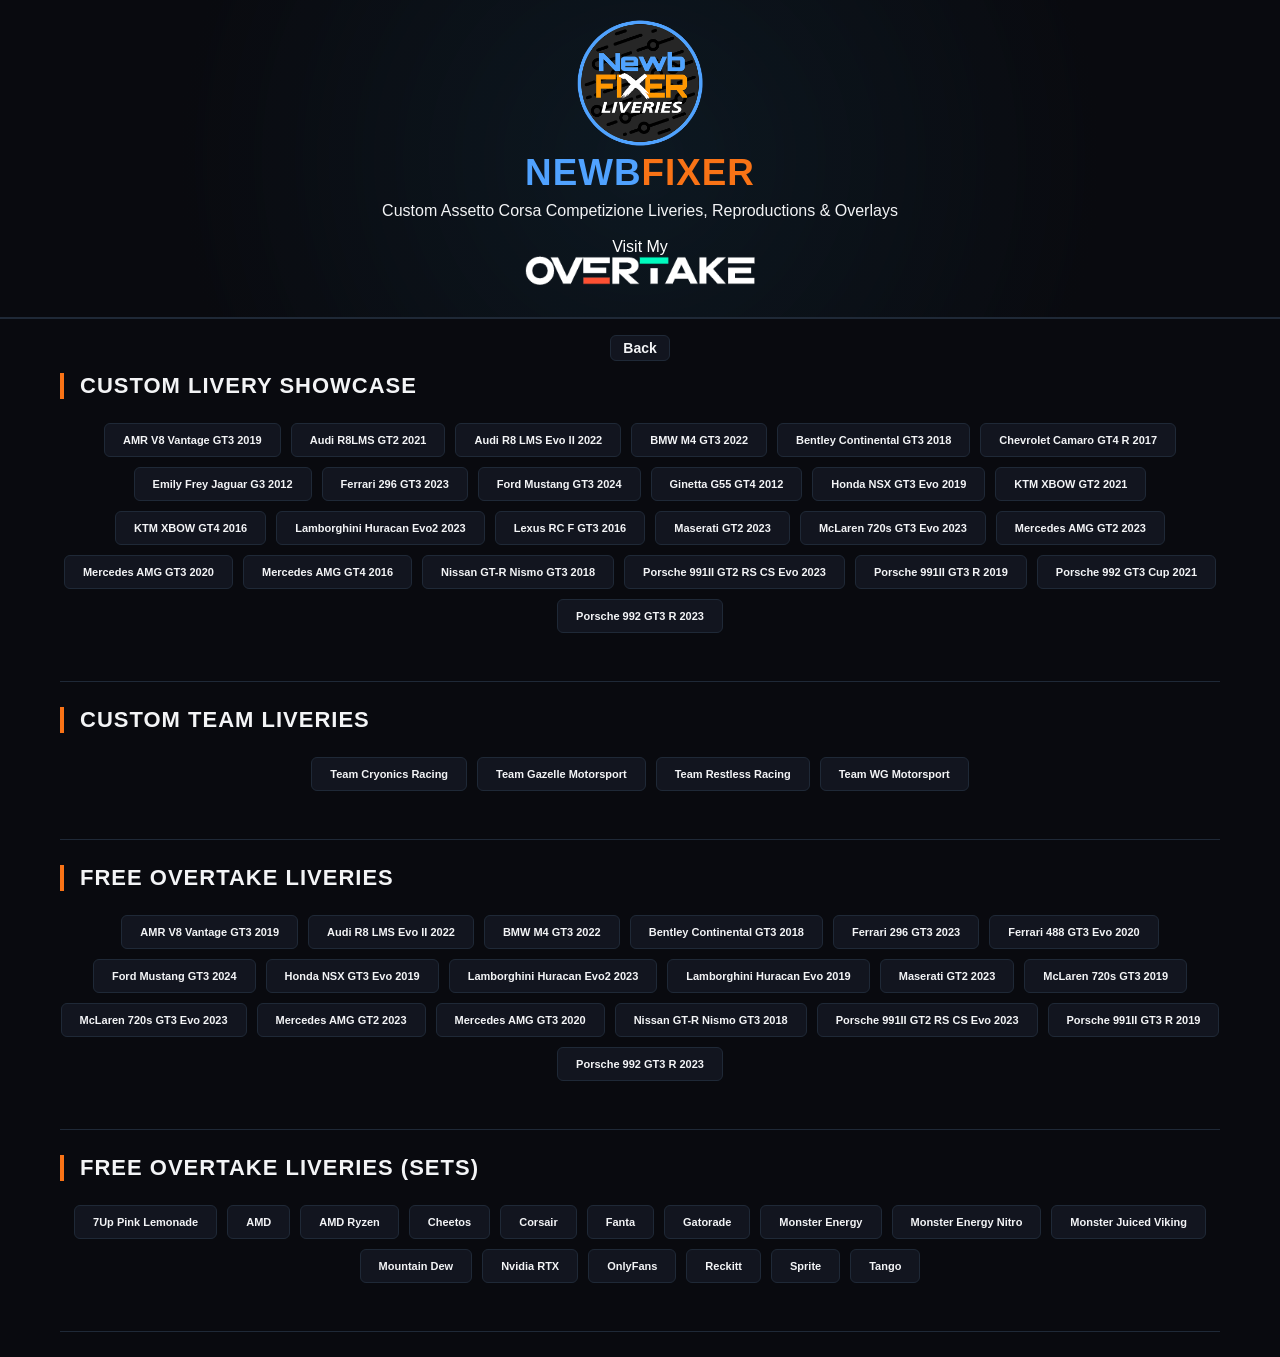
==== gallery.html @ a358f7b2 "Add files via upload" ====
<!DOCTYPE html>
<html lang="en">
<head>
<meta charset="UTF-8">
<meta name="viewport" content="width=device-width, initial-scale=1.0">
<title>NewbFixer ACC Livery Gallery</title>
<link rel="icon" type="image/x-icon" href="images/favicon.ico">
<style>
:root {
    --accent-blue: #50a2ff;
    --accent-orange: #f97316;
    --bg-dark: #090a0f;
    --bg-card: #12151f;
    --text-main: #f3f4f6;
    --text-muted: #9ca3af;
    --border-color: #1f2937;
}

* {
            box-sizing: border-box;
            margin: 0;
            padding: 0;
            font-family: 'Segoe UI', Roboto, Helvetica, Arial, sans-serif;
        }

body {
    font-family: 'Segoe UI', Roboto, Helvetica, Arial, sans-serif;
    background: var(--bg-dark);
    color: var(--text-main);
    margin: 0;
    padding: 0px 0p 0px 0px;
}
.container {
            max-width: 1200px;
            margin: 0 auto;
            padding: 0px 20px 0px 20px;
        }
        

h1 {
    text-align: center;
    text-transform: uppercase;
    letter-spacing: 2px;
    margin-bottom: 10px;
    color: #fff;
    
}
h2 {
            font-size: 22px;
            margin-bottom: 1.5rem;
            text-transform: uppercase;
            letter-spacing: 1px;
            border-left: 4px solid var(--accent-orange);
            padding-left: 1rem;
        }
/* Button Controls Container */
.controls {
    display: flex;
    flex-wrap: wrap;
    justify-content: center;
    gap: 10px;
    margin-bottom: 30px;
    max-width: 1200px;
    margin-left: auto;
    margin-right: auto;
}

/* Vehicle Folder Buttons */
.folder-btn {
    background-color: var(--bg-card);
    color: var(--text-main);
    border: 1px solid var(--border-color);
    padding: 10px 18px;
    font-size: 11px;
    font-weight: 600;
    border-radius: 6px;
    cursor: pointer;
    transition: all 0.2s ease;
}

.folder-btn:hover {
    border-color: var(--accent-orange);
    transform: translateY(-2px);
}

.folder-btn.active {
    background-color: var(--accent-orange);
    color: #fff;
    border-color: var(--accent-orange);
    box-shadow: 0 0 15px rgba(249, 115, 22, 0.4);
}

.gallery-container {
    max-width: 1200px;
    margin: 0 auto;
}

.folder-title {
    text-align: center;
    margin: 20px 0;
    font-size: 24px;
    text-transform: uppercase;
    letter-spacing: 1px;
    color: var(--accent-blue);
}

.gallery {
    display: grid;
    grid-template-columns: repeat(auto-fill, minmax(350px, 1fr));
    gap: 16px;
}

.gallery img {
    width: 100%;
    height: 220px;
    object-fit: cover;
    border-radius: 8px;
    border: 1px solid var(--border-color);
    cursor: pointer;
    transition: transform 0.2s ease, border-color 0.2s ease;
}

.gallery img:hover {
    transform: scale(1.02);
    border-color: var(--accent-blue);
}

/* Fullscreen image viewer with left/right slide feel */
#lightbox {
    display: none;
    position: fixed;
    inset: 0;
    background: rgba(9, 10, 15, 0.95);
    z-index: 9999;
    justify-content: center;
    align-items: center;
}

#lightboxContent {
    text-align: center;
    position: relative;
    max-width: 95vw;
    max-height: 90vh;
}

#lightboxImg {
    max-width: 90vw;
    max-height: 82vh;
    object-fit: contain;
    border-radius: 6px;
    box-shadow: 0 10px 30px rgba(0,0,0,0.8);
    transition: transform 0.2s ease, opacity 0.25s ease;
}

#imageCounter {
    color: var(--text-muted);
    font-size: 16px;
    margin-bottom: 12px;
    font-weight: 600;
    letter-spacing: 1px;
}

.nav-btn {
    position: absolute;
    top: 50%;
    transform: translateY(-50%);
    background: rgba(255, 255, 255, 0.08);
    color: white;
    border: 1px solid var(--border-color);
    font-size: 35px;
    padding: 15px 20px;
    cursor: pointer;
    user-select: none;
    border-radius: 8px;
    transition: background 0.2s, border-color 0.2s;
}

.nav-btn:hover {
    background: var(--accent-orange);
    border-color: var(--accent-orange);
}

#prevBtn {
    left: 30px;
}

#nextBtn {
    right: 30px;
}

header h1 {
            font-size: 2.3rem;
            text-transform: uppercase;
            letter-spacing: 1px;
            margin-bottom: 0.5rem;
            color: #fff;
        }

      header h1 span.newb { color: var(--accent-blue); }
        header h1 span.fixer { color: var(--accent-orange); }
        a{color:#ffffff;
        	text-decoration:none;}
        	
           hr {
				    display: block;
				    height: 1px;
				    border: 0;
				    border-top: 1px solid #1f2937;
				    margin: 0px 0px 25px 0px;
				    padding: 0;
			}

       header {
            background: radial-gradient(circle at center, rgba(56, 189, 248, 0.08) 0%, rgba(9, 10, 15, 1) 70%), var(--bg-dark);
            border-bottom: 2px solid var(--border-color);
            padding: 0px 0px 10px 0px;
            text-align: center;
            margin-bottom:16px;
        }

        .logo-container {
            margin-bottom: 1.5rem;
        }
         /* Navigation / Back Button */
        .nav-back {
            display: inline-block;
            background-color: var(--bg-card);
            color: var(--text-main);
            border: 1px solid var(--border-color);
            padding: 4px 12px;
            font-size: 14px;
            font-weight: 600;
            border-radius: 6px;
            cursor: pointer;
            transition: all 0.2s ease;
            margin-bottom: 12px;
        }

        .nav-back:hover {
            border-color: var(--accent-orange);
            transform: translateY(-2px);
        }
</style>
</head>
<body>
	
	<script src="team.js"></script>
	<script src="sets.js"></script>
	<script src="custom.js"></script>
	<script src="overtake.js"></script>
	
	<header>
        <div><br>
           <a href="index.html"><img src="images/NewbieFixer.orbitron.2024.png" alt="NewbFixer Liveries Logo" width="130"></a>
        </div>
				<h1><span class="newb">Newb</span><span class="fixer">Fixer</span></h1>
				<p>Custom Assetto Corsa Competizione Liveries, Reproductions &amp; Overlays</p><br>
        <a href="https://www.overtake.gg/downloads/authors/newbfixer.2818380/" target="_blank">
        Visit My<br><img src="images/overtake.png" alt="overtake Logo" width="230"></a><br><br>
         </header>
<div class="container">
    <div style="text-align:center; padding:0px 0px 0px 0px;"><a href="index.html" class="nav-back">Back</a></div>
    



<!-- Vehicle Button Controls replacing dropdown -->
<h2>Custom Livery Showcase</h2>
<div class="controls" id="folderButtonsContainer"></div>
<div class="folder-title" id="folderTitle"></div>
<div class="gallery" id="gallerycustom"></div><br>
<hr>
<h2>Custom Team Liveries</h2>
<div class="controls" id="folderButtonsContainer3"></div>
<div class="folder-title" id="folderTitle3"></div>
<div class="gallery" id="galleryteam"></div><br>
<hr>
<h2>Free Overtake Liveries</h2>
<div class="controls" id="folderButtonsContainer4"></div>
<div class="folder-title" id="folderTitle4"></div>
<div class="gallery" id="galleryovertake"></div><br>
<hr>
<h2>Free Overtake Liveries (Sets)</h2>
<div class="controls" id="folderButtonsContainer2"></div>
<div class="folder-title" id="folderTitle2"></div>
<div class="gallery" id="gallerysets"></div><br>
<hr>

<!-- <h2>Team Custom Liveries</h2>
<div class="controls" id="setsButtonsContainer"></div>
<div class="gallery" id="galleryteam"></div>

<h2>Free Overtake Liveries</h2>
<div class="controls" id="setsButtonsContainer"></div>
<div class="gallery" id="galleryovertake"></div>

<div class="gallery-container">
    <div class="folder-title" id="folderTitle">Select a vehicle above</div>
    
</div> -->

<!-- Fullscreen image viewer -->
<div id="lightbox">
    <button id="prevBtn" class="nav-btn">&#10094;</button>
    <div id="lightboxContent">
        <div id="imageCounter"></div>
        <img id="lightboxImg" src="" alt="">
    </div>
    <button id="nextBtn" class="nav-btn">&#10095;</button>
</div>


<script>

        
const buttonContainer = document.getElementById("folderButtonsContainer");
const buttonContainer2 = document.getElementById("folderButtonsContainer2");
const buttonContainer3 = document.getElementById("folderButtonsContainer3");
const buttonContainer4 = document.getElementById("folderButtonsContainer4");
const setsContainer = document.getElementById("setsButtonsContainer");
const galleryovertake = document.getElementById("galleryovertake");
const gallerysets = document.getElementById("gallerysets");
const galleryteam = document.getElementById("galleryteam");
const gallerycustom = document.getElementById("gallerycustom");
const title = document.getElementById("folderTitle");
const title2 = document.getElementById("folderTitle2");
const title3 = document.getElementById("folderTitle3");
const title4 = document.getElementById("folderTitle4");

const lightbox = document.getElementById("lightbox");
const lightboxImg = document.getElementById("lightboxImg");
const imageCounter = document.getElementById("imageCounter");
const prevBtn = document.getElementById("prevBtn");
const nextBtn = document.getElementById("nextBtn");

let currentImages = [];
let currentIndex = 0;
let zoomLevel = 1;

function showImage(index, direction = 0) {
    currentIndex = index;
    
    // Simple transition effect when sliding left/right
    lightboxImg.style.opacity = 0;
    setTimeout(() => {
        lightboxImg.src = currentImages[index];
        imageCounter.textContent = `${index + 1} / ${currentImages.length}`;
        zoomLevel = 1;
        lightboxImg.style.transform = "scale(1)";
        lightboxImg.style.opacity = 1;
    }, 150);
}

function openLightbox(index) {
    lightbox.style.display = "flex";
    showImage(index);
}

function nextImage() {
    currentIndex = (currentIndex + 1) % currentImages.length;
    showImage(currentIndex, 1);
}

function prevImage() {
    currentIndex--;
    if (currentIndex < 0) currentIndex = currentImages.length - 1;
    showImage(currentIndex, -1);
}

// Generate folder buttons dynamically
Object.keys(customData).sort().forEach(folder => {
    const btn = document.createElement("button");
    btn.className = "folder-btn";
    btn.textContent = folder.replaceAll("_", " ");
    
    btn.addEventListener("click", () => {
        // Update active class on buttons
        document.querySelectorAll(".folder-btn").forEach(b => b.classList.remove("active"));
        btn.classList.add("active");

        gallerycustom.innerHTML = "";
        title.textContent = folder.replaceAll("_", " ");
        currentImages = [];

        customData[folder].forEach((file, index) => {
            const img = document.createElement("img");
            // Points to the liveries folder path
            img.src = `liveries/${folder}/${file}`;
            img.loading = "lazy";

            currentImages.push(img.src);

            img.addEventListener("click", () => {
                openLightbox(index);
            });

            gallerycustom.appendChild(img);
        });
    });

    buttonContainer.appendChild(btn);
});
// Generate folder buttons dynamically
Object.keys(setsData).sort().forEach(folder => {
    const btn = document.createElement("button");
    btn.className = "folder-btn";
    btn.textContent = folder.replaceAll("_", " ");
    
    btn.addEventListener("click", () => {
        // Update active class on buttons
        document.querySelectorAll(".folder-btn").forEach(b => b.classList.remove("active"));
        btn.classList.add("active");

        gallerysets.innerHTML = "";
        title2.textContent = folder.replaceAll("_", " ");
        currentImages = [];

        setsData[folder].forEach((file, index) => {
            const img = document.createElement("img");
            // Points to the liveries folder path
            img.src = `liveries/${folder}/${file}`;
            img.loading = "lazy";

            currentImages.push(img.src);

            img.addEventListener("click", () => {
                openLightbox(index);
            });

            gallerysets.appendChild(img);
        });
    });

    buttonContainer2.appendChild(btn);
});
// Generate folder buttons dynamically
Object.keys(teamData).sort().forEach(folder => {
    const btn = document.createElement("button");
    btn.className = "folder-btn";
    btn.textContent = folder.replaceAll("_", " ");
    
    btn.addEventListener("click", () => {
        // Update active class on buttons
        document.querySelectorAll(".folder-btn").forEach(b => b.classList.remove("active"));
        btn.classList.add("active");

        galleryteam.innerHTML = "";
        title3.textContent = folder.replaceAll("_", " ");
        currentImages = [];

        teamData[folder].forEach((file, index) => {
            const img = document.createElement("img");
            // Points to the liveries folder path
            img.src = `liveries/${folder}/${file}`;
            img.loading = "lazy";

            currentImages.push(img.src);

            img.addEventListener("click", () => {
                openLightbox(index);
            });

            galleryteam.appendChild(img);
        });
    });

    buttonContainer3.appendChild(btn);
});
// Generate folder buttons dynamically
Object.keys(overtakeData).sort().forEach(folder => {
    const btn = document.createElement("button");
    btn.className = "folder-btn";
    btn.textContent = folder.replaceAll("_", " ");
    
    btn.addEventListener("click", () => {
        // Update active class on buttons
        document.querySelectorAll(".folder-btn").forEach(b => b.classList.remove("active"));
        btn.classList.add("active");

        galleryovertake.innerHTML = "";
        title4.textContent = folder.replaceAll("_", " ");
        currentImages = [];

        overtakeData[folder].forEach((file, index) => {
            const img = document.createElement("img");
            // Points to the liveries folder path
            img.src = `liveries/${folder}/${file}`;
            img.loading = "lazy";

            currentImages.push(img.src);

            img.addEventListener("click", () => {
                openLightbox(index);
            });

            galleryovertake.appendChild(img);
        });
    });

    buttonContainer4.appendChild(btn);
});


prevBtn.addEventListener("click", (e) => {
    e.stopPropagation();
    prevImage();
});

nextBtn.addEventListener("click", (e) => {
    e.stopPropagation();
    nextImage();
});

lightbox.addEventListener("click", (e) => {
    if (e.target === lightbox) {
        lightbox.style.display = "none";
        zoomLevel = 1;
        lightboxImg.style.transform = "scale(1)";
    }
});

document.addEventListener("keydown", (e) => {
    if (lightbox.style.display !== "flex") return;

    if (e.key === "ArrowRight") nextImage();
    if (e.key === "ArrowLeft") prevImage();
    if (e.key === "Escape") lightbox.style.display = "none";
});

lightboxImg.addEventListener("wheel", (e) => {
    e.preventDefault();

    if (e.deltaY < 0) {
        zoomLevel += 0.1;
    } else {
        zoomLevel -= 0.1;
    }

    zoomLevel = Math.max(0.5, Math.min(5, zoomLevel));
    lightboxImg.style.transform = `scale(${zoomLevel})`;
}, { passive: false });
</script>
</div>
</body>
</html>
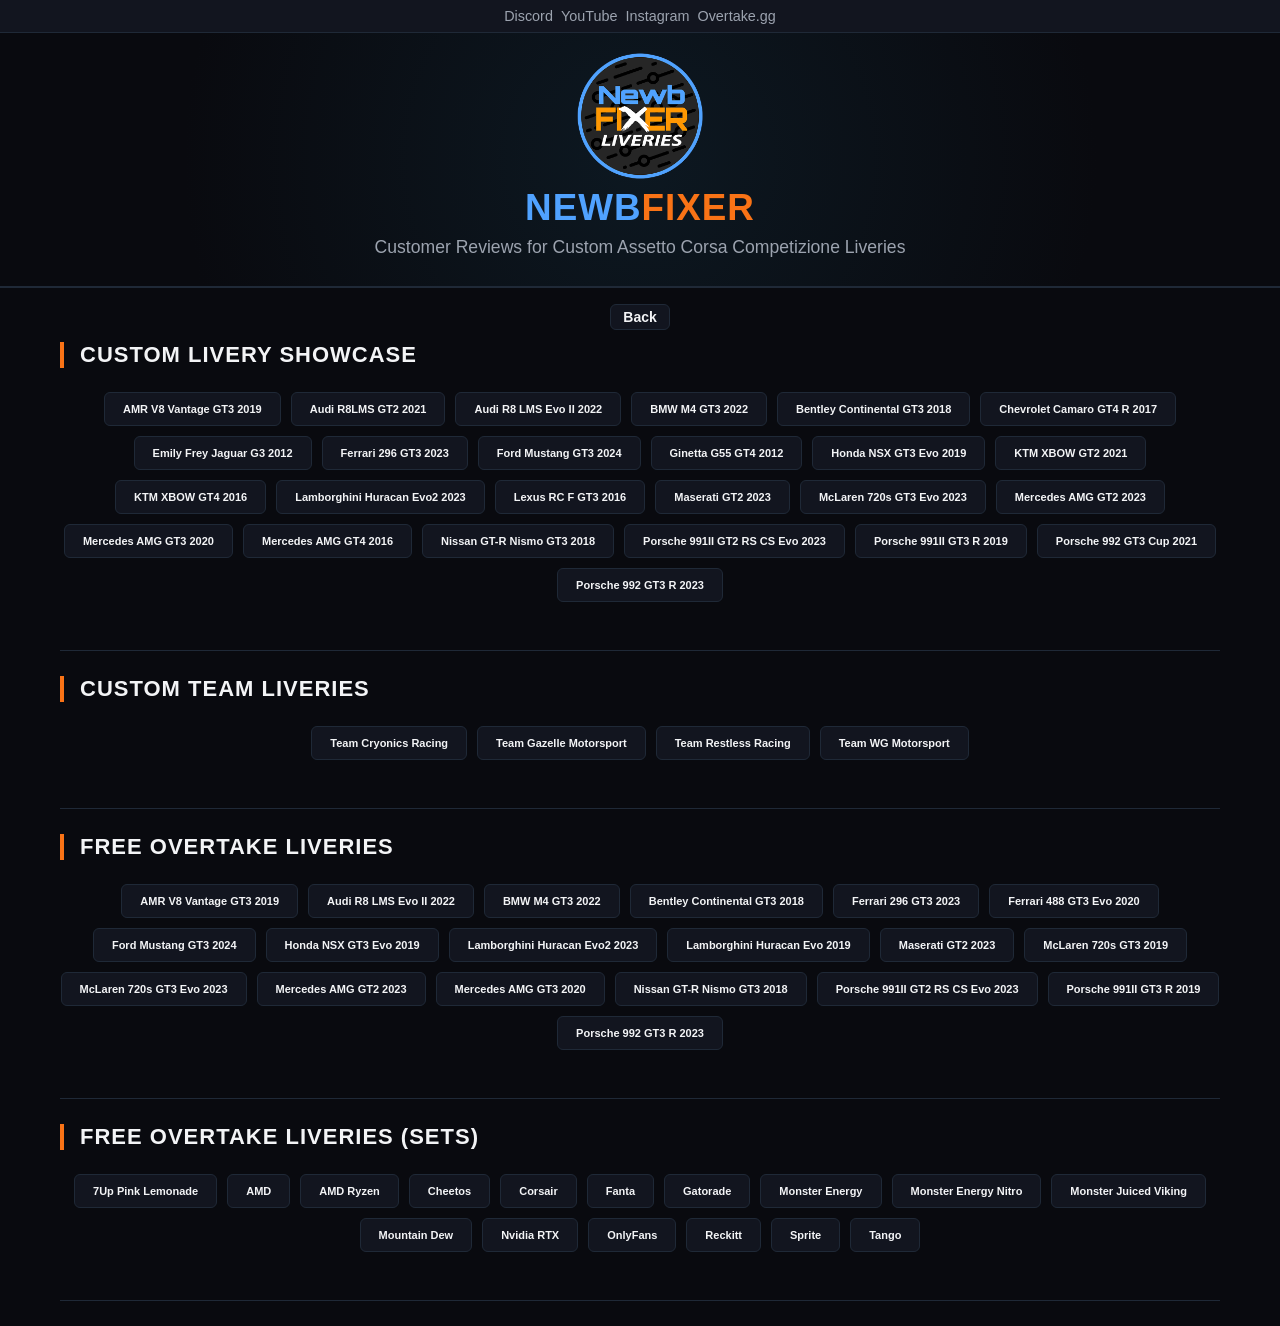
==== commit 53d72943: "Add files via upload" ====
--- a/gallery.html
+++ b/gallery.html
@@ -53,6 +53,36 @@
             border-left: 4px solid var(--accent-orange);
             padding-left: 1rem;
         }
+        
+        /* Top Social Bar */
+        .top-social-bar {
+            background-color: var(--bg-card);
+            border-bottom: 1px solid var(--border-color);
+            padding: 0.5rem 1.5rem;
+            display: flex;
+            justify-content: flex-end;
+            align-items: center;
+            gap: 1.2rem;
+            font-size: 0.9rem;
+        }
+
+        .social-container a {
+            color: var(--text-muted);
+            transition: color 0.2s ease;
+            font-weight: 500;
+        }
+
+        .social-container a:hover {
+            color: var(--accent-orange);
+        }
+        
+        .social-container {
+            max-width: 1200px;
+            margin: 0 auto;
+            width:100%;
+            text-align:center;
+        }
+        
 /* Button Controls Container */
 .controls {
     display: flex;
@@ -217,9 +247,14 @@
             text-align: center;
             margin-bottom:16px;
         }
+        
+         header p {
+            color: var(--text-muted);
+            font-size: 1.1rem;
+        }
 
         .logo-container {
-            margin-bottom: 1.5rem;
+            margin-bottom: 2px;
         }
          /* Navigation / Back Button */
         .nav-back {
@@ -249,15 +284,24 @@
 	<script src="custom.js"></script>
 	<script src="overtake.js"></script>
 	
-	<header>
-        <div><br>
+	    <!-- Top Social Bar -->
+    <div class="top-social-bar">
+    	<div class="social-container">
+        <a href="https://discord.com/channels/990022798716063764/1106954552516821103" target="_blank">Discord</a>&nbsp;
+        <a href="https://www.youtube.com/@newbfixer" target="_blank">YouTube</a>&nbsp;
+        <a href="https://www.instagram.com/newbfixerliveries" target="_blank">Instagram</a>&nbsp;
+        <a href="https://www.overtake.gg/downloads/authors/newbfixer.2818380/" target="_blank">Overtake.gg</a>
+      </div>
+    </div>
+	
+    <header>
+        <div class="logo-container"><br>
            <a href="index.html"><img src="images/NewbieFixer.orbitron.2024.png" alt="NewbFixer Liveries Logo" width="130"></a>
         </div>
-				<h1><span class="newb">Newb</span><span class="fixer">Fixer</span></h1>
-				<p>Custom Assetto Corsa Competizione Liveries, Reproductions &amp; Overlays</p><br>
-        <a href="https://www.overtake.gg/downloads/authors/newbfixer.2818380/" target="_blank">
-        Visit My<br><img src="images/overtake.png" alt="overtake Logo" width="230"></a><br><br>
-         </header>
+<h1><span class="newb">Newb</span><span class="fixer">Fixer</span></h1>
+<p>Customer Reviews for Custom Assetto Corsa Competizione Liveries</p><br>
+    </header>
+    
 <div class="container">
     <div style="text-align:center; padding:0px 0px 0px 0px;"><a href="index.html" class="nav-back">Back</a></div>
     
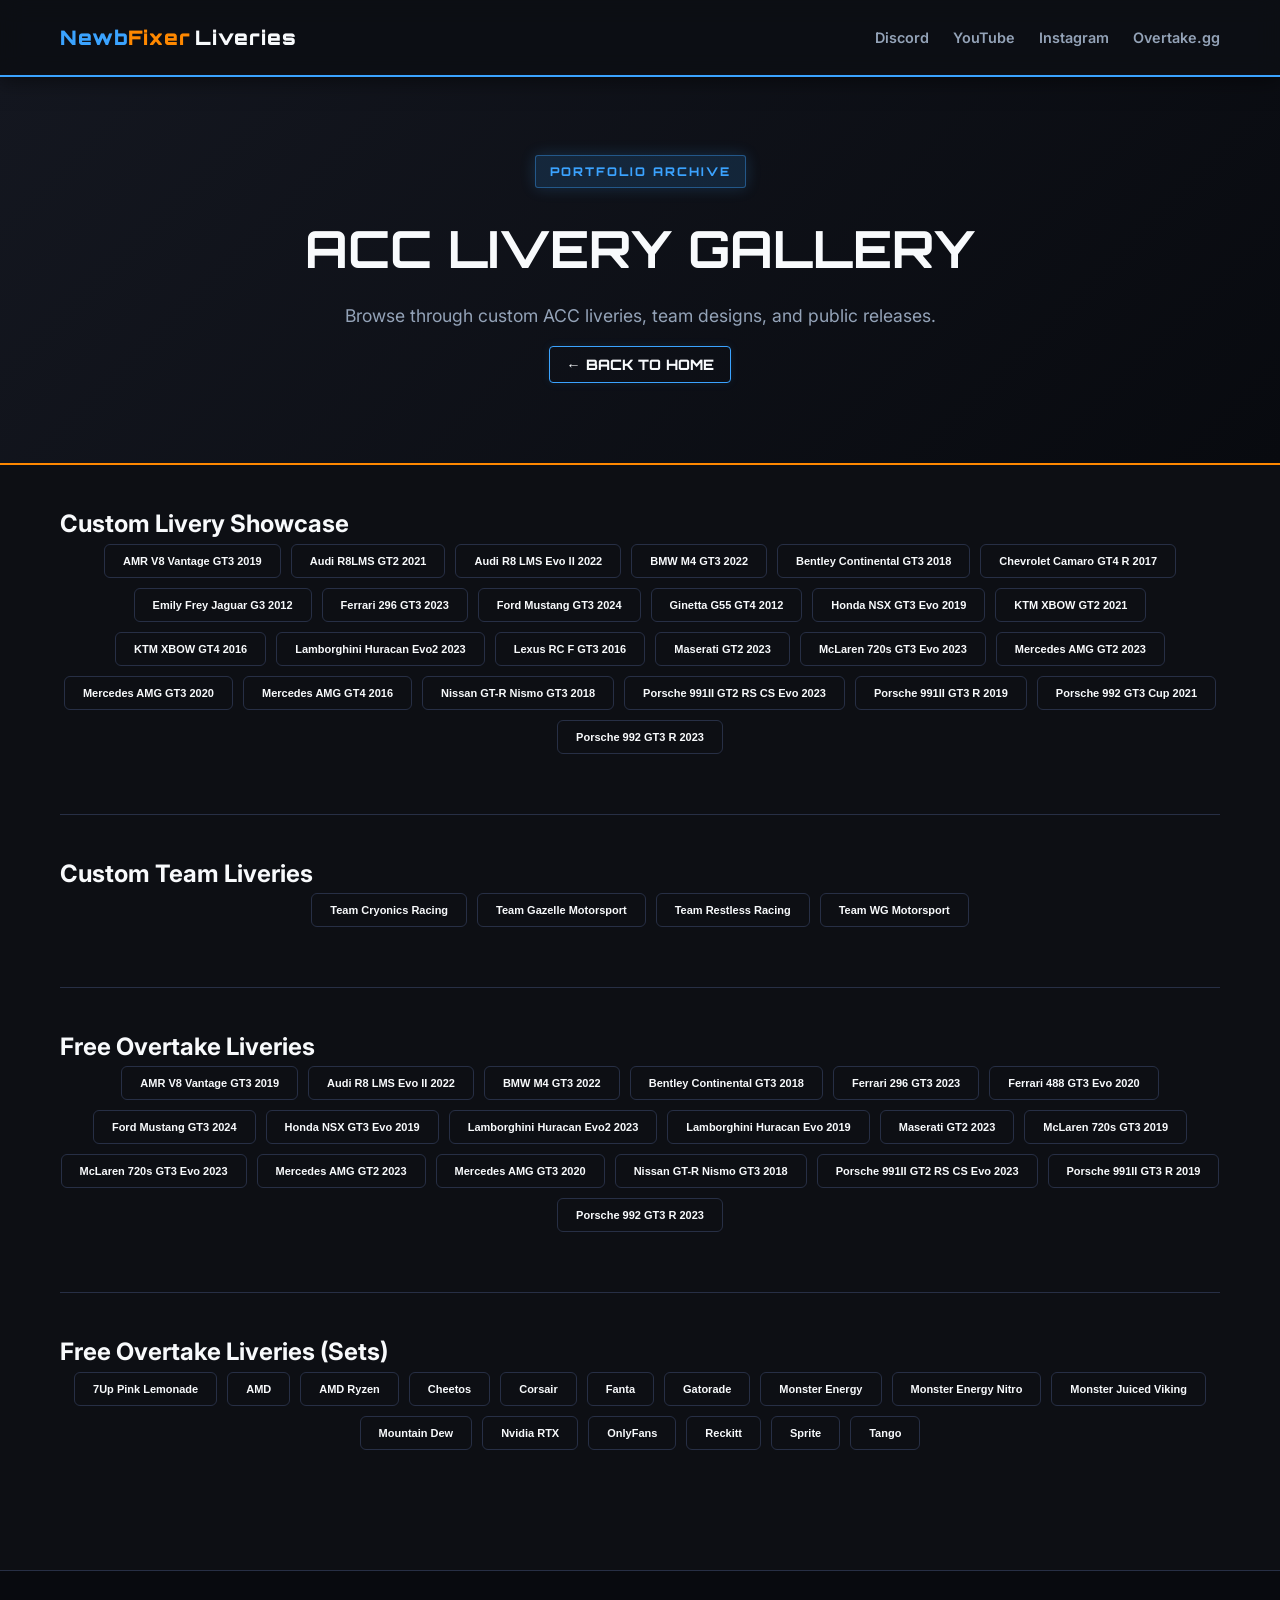
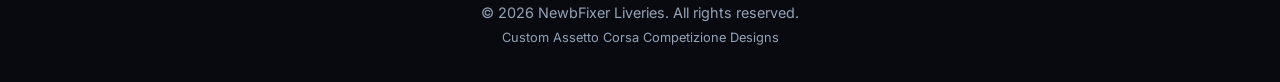
==== commit cd880766: "Add files via upload" ====
--- a/gallery.html
+++ b/gallery.html
@@ -5,97 +5,27 @@
 <meta name="viewport" content="width=device-width, initial-scale=1.0">
 <title>NewbFixer ACC Livery Gallery</title>
 <link rel="icon" type="image/x-icon" href="images/favicon.ico">
+<link rel="stylesheet" href="scripts/style.css">
+<link rel="preconnect" href="https://fonts.googleapis.com">
+<link rel="preconnect" href="https://fonts.gstatic.com" crossorigin>
+<link href="https://fonts.googleapis.com/css2?family=Orbitron:wght@600;800;900&family=Inter:wght@400;500;600;700&display=swap" rel="stylesheet">
 <style>
-:root {
-    --accent-blue: #50a2ff;
-    --accent-orange: #f97316;
-    --bg-dark: #090a0f;
-    --bg-card: #12151f;
-    --text-main: #f3f4f6;
-    --text-muted: #9ca3af;
-    --border-color: #1f2937;
-}
-
-* {
-            box-sizing: border-box;
-            margin: 0;
-            padding: 0;
-            font-family: 'Segoe UI', Roboto, Helvetica, Arial, sans-serif;
-        }
-
-body {
-    font-family: 'Segoe UI', Roboto, Helvetica, Arial, sans-serif;
-    background: var(--bg-dark);
-    color: var(--text-main);
-    margin: 0;
-    padding: 0px 0p 0px 0px;
-}
-.container {
-            max-width: 1200px;
-            margin: 0 auto;
-            padding: 0px 20px 0px 20px;
-        }
-        
-
-h1 {
-    text-align: center;
-    text-transform: uppercase;
-    letter-spacing: 2px;
-    margin-bottom: 10px;
-    color: #fff;
-    
-}
-h2 {
-            font-size: 22px;
-            margin-bottom: 1.5rem;
-            text-transform: uppercase;
-            letter-spacing: 1px;
-            border-left: 4px solid var(--accent-orange);
-            padding-left: 1rem;
-        }
-        
-        /* Top Social Bar */
-        .top-social-bar {
-            background-color: var(--bg-card);
-            border-bottom: 1px solid var(--border-color);
-            padding: 0.5rem 1.5rem;
-            display: flex;
-            justify-content: flex-end;
-            align-items: center;
-            gap: 1.2rem;
-            font-size: 0.9rem;
-        }
-
-        .social-container a {
-            color: var(--text-muted);
-            transition: color 0.2s ease;
-            font-weight: 500;
-        }
-
-        .social-container a:hover {
-            color: var(--accent-orange);
-        }
-        
-        .social-container {
-            max-width: 1200px;
-            margin: 0 auto;
-            width:100%;
-            text-align:center;
-        }
-        
-/* Button Controls Container */
+/* Additional Gallery Specific Styles matching style4.css variables */
+.gallery-section-wrapper {
+    margin-bottom: 40px;
+}
+
 .controls {
     display: flex;
     flex-wrap: wrap;
     justify-content: center;
     gap: 10px;
-    margin-bottom: 30px;
+    margin-bottom: 20px;
     max-width: 1200px;
     margin-left: auto;
     margin-right: auto;
 }
 
-/* Vehicle Folder Buttons */
 .folder-btn {
     background-color: var(--bg-card);
     color: var(--text-main);
@@ -120,18 +50,14 @@
     box-shadow: 0 0 15px rgba(249, 115, 22, 0.4);
 }
 
-.gallery-container {
-    max-width: 1200px;
-    margin: 0 auto;
-}
-
 .folder-title {
     text-align: center;
-    margin: 20px 0;
-    font-size: 24px;
+    margin: 15px 0;
+    font-size: 20px;
     text-transform: uppercase;
     letter-spacing: 1px;
     color: var(--accent-blue);
+    font-family: var(--font-heading);
 }
 
 .gallery {
@@ -155,7 +81,6 @@
     border-color: var(--accent-blue);
 }
 
-/* Fullscreen image viewer with left/right slide feel */
 #lightbox {
     display: none;
     position: fixed;
@@ -217,131 +142,80 @@
 #nextBtn {
     right: 30px;
 }
-
-header h1 {
-            font-size: 2.3rem;
-            text-transform: uppercase;
-            letter-spacing: 1px;
-            margin-bottom: 0.5rem;
-            color: #fff;
-        }
-
-      header h1 span.newb { color: var(--accent-blue); }
-        header h1 span.fixer { color: var(--accent-orange); }
-        a{color:#ffffff;
-        	text-decoration:none;}
-        	
-           hr {
-				    display: block;
-				    height: 1px;
-				    border: 0;
-				    border-top: 1px solid #1f2937;
-				    margin: 0px 0px 25px 0px;
-				    padding: 0;
-			}
-
-       header {
-            background: radial-gradient(circle at center, rgba(56, 189, 248, 0.08) 0%, rgba(9, 10, 15, 1) 70%), var(--bg-dark);
-            border-bottom: 2px solid var(--border-color);
-            padding: 0px 0px 10px 0px;
-            text-align: center;
-            margin-bottom:16px;
-        }
-        
-         header p {
-            color: var(--text-muted);
-            font-size: 1.1rem;
-        }
-
-        .logo-container {
-            margin-bottom: 2px;
-        }
-         /* Navigation / Back Button */
-        .nav-back {
-            display: inline-block;
-            background-color: var(--bg-card);
-            color: var(--text-main);
-            border: 1px solid var(--border-color);
-            padding: 4px 12px;
-            font-size: 14px;
-            font-weight: 600;
-            border-radius: 6px;
-            cursor: pointer;
-            transition: all 0.2s ease;
-            margin-bottom: 12px;
-        }
-
-        .nav-back:hover {
-            border-color: var(--accent-orange);
-            transform: translateY(-2px);
-        }
 </style>
 </head>
 <body>
 	
-	<script src="team.js"></script>
-	<script src="sets.js"></script>
-	<script src="custom.js"></script>
-	<script src="overtake.js"></script>
+	<script src="scripts/team.js"></script>
+	<script src="scripts/sets.js"></script>
+	<script src="scripts/custom.js"></script>
+	<script src="scripts/overtake.js"></script>
 	
-	    <!-- Top Social Bar -->
-    <div class="top-social-bar">
-    	<div class="social-container">
-        <a href="https://discord.com/channels/990022798716063764/1106954552516821103" target="_blank">Discord</a>&nbsp;
-        <a href="https://www.youtube.com/@newbfixer" target="_blank">YouTube</a>&nbsp;
-        <a href="https://www.instagram.com/newbfixerliveries" target="_blank">Instagram</a>&nbsp;
-        <a href="https://www.overtake.gg/downloads/authors/newbfixer.2818380/" target="_blank">Overtake.gg</a>
-      </div>
-    </div>
-	
-    <header>
-        <div class="logo-container"><br>
-           <a href="index.html"><img src="images/NewbieFixer.orbitron.2024.png" alt="NewbFixer Liveries Logo" width="130"></a>
+    <header class="header">
+        <div class="container nav-container">
+            <div class="logo-area">
+                <a href="index.html"> <span class="logo-text-blue">Newb</span><span class="logo-text-orange">Fixer</span> <span class="logo-text-white">Liveries</span></a>
+            </div>
+            <nav class="social-nav">
+                <!-- <a href="index.html" class="nav-link">Home</a> -->
+                <a href="https://discord.com/channels/990022798716063764/1106954552516821103" target="_blank" class="nav-link">Discord</a>
+                <a href="https://www.youtube.com/@newbfixer" target="_blank" class="nav-link">YouTube</a>
+                <a href="https://www.instagram.com/newbfixerliveries" target="_blank" class="nav-link">Instagram</a>
+                <a href="https://overtake.gg/downloads/authors/newbfixer.2818380/" target="_blank" class="nav-link">Overtake.gg</a>
+            </nav>
         </div>
-<h1><span class="newb">Newb</span><span class="fixer">Fixer</span></h1>
-<p>Customer Reviews for Custom Assetto Corsa Competizione Liveries</p><br>
     </header>
+
+    <section class="section" style="margin-top: 75px; background: linear-gradient(135deg, #141720 0%, #080a0f 100%); border-bottom: 2px solid var(--accent-orange);">
+        <div class="container center">
+            <div class="badge">PORTFOLIO ARCHIVE</div>
+            <h1 style="font-family: var(--font-heading); font-size: clamp(2.2rem, 4vw, 3.5rem); text-transform: uppercase; margin-bottom: 12px;">ACC Livery Gallery</h1>
+            <p style="color: var(--text-muted); font-size: 1.1rem; max-width: 600px; margin: 0 auto 16px;">Browse through custom ACC liveries, team designs, and public releases.</p>
+            <div><a href="index.html" class="btn btn-secondary" style="padding: 6px 16px; font-size: 0.9rem;">&larr; Back to Home</a></div>
+        </div>
+    </section>
     
-<div class="container">
-    <div style="text-align:center; padding:0px 0px 0px 0px;"><a href="index.html" class="nav-back">Back</a></div>
+<div class="container" style="padding-top: 40px; padding-bottom: 60px;">
+
+    <!-- Custom Livery Showcase -->
+    <div class="gallery-section-wrapper">
+        <h2>Custom Livery Showcase</h2>
+        <div class="controls" id="folderButtonsContainer"></div>
+        <div class="folder-title" id="folderTitle"></div>
+        <div class="gallery" id="gallerycustom"></div>
+    </div>
     
-
-
-
-<!-- Vehicle Button Controls replacing dropdown -->
-<h2>Custom Livery Showcase</h2>
-<div class="controls" id="folderButtonsContainer"></div>
-<div class="folder-title" id="folderTitle"></div>
-<div class="gallery" id="gallerycustom"></div><br>
-<hr>
-<h2>Custom Team Liveries</h2>
-<div class="controls" id="folderButtonsContainer3"></div>
-<div class="folder-title" id="folderTitle3"></div>
-<div class="gallery" id="galleryteam"></div><br>
-<hr>
-<h2>Free Overtake Liveries</h2>
-<div class="controls" id="folderButtonsContainer4"></div>
-<div class="folder-title" id="folderTitle4"></div>
-<div class="gallery" id="galleryovertake"></div><br>
-<hr>
-<h2>Free Overtake Liveries (Sets)</h2>
-<div class="controls" id="folderButtonsContainer2"></div>
-<div class="folder-title" id="folderTitle2"></div>
-<div class="gallery" id="gallerysets"></div><br>
-<hr>
-
-<!-- <h2>Team Custom Liveries</h2>
-<div class="controls" id="setsButtonsContainer"></div>
-<div class="gallery" id="galleryteam"></div>
-
-<h2>Free Overtake Liveries</h2>
-<div class="controls" id="setsButtonsContainer"></div>
-<div class="gallery" id="galleryovertake"></div>
-
-<div class="gallery-container">
-    <div class="folder-title" id="folderTitle">Select a vehicle above</div>
+    <hr style="border: 0; border-top: 1px solid var(--border-color); margin: 40px 0;">
+
+    <!-- Custom Team Liveries -->
+    <div class="gallery-section-wrapper">
+        <h2>Custom Team Liveries</h2>
+        <div class="controls" id="folderButtonsContainer3"></div>
+        <div class="folder-title" id="folderTitle3"></div>
+        <div class="gallery" id="galleryteam"></div>
+    </div>
     
-</div> -->
+    <hr style="border: 0; border-top: 1px solid var(--border-color); margin: 40px 0;">
+
+    <!-- Free Overtake Liveries -->
+    <div class="gallery-section-wrapper">
+        <h2>Free Overtake Liveries</h2>
+        <div class="controls" id="folderButtonsContainer4"></div>
+        <div class="folder-title" id="folderTitle4"></div>
+        <div class="gallery" id="galleryovertake"></div>
+    </div>
+    
+    <hr style="border: 0; border-top: 1px solid var(--border-color); margin: 40px 0;">
+
+    <!-- Free Overtake Liveries (Sets) -->
+    <div class="gallery-section-wrapper">
+        <h2>Free Overtake Liveries (Sets)</h2>
+        <div class="controls" id="folderButtonsContainer2"></div>
+        <div class="folder-title" id="folderTitle2"></div>
+        <div class="gallery" id="gallerysets"></div>
+    </div>
+
+</div>
 
 <!-- Fullscreen image viewer -->
 <div id="lightbox">
@@ -353,15 +227,11 @@
     <button id="nextBtn" class="nav-btn">&#10095;</button>
 </div>
 
-
 <script>
-
-        
 const buttonContainer = document.getElementById("folderButtonsContainer");
 const buttonContainer2 = document.getElementById("folderButtonsContainer2");
 const buttonContainer3 = document.getElementById("folderButtonsContainer3");
 const buttonContainer4 = document.getElementById("folderButtonsContainer4");
-const setsContainer = document.getElementById("setsButtonsContainer");
 const galleryovertake = document.getElementById("galleryovertake");
 const gallerysets = document.getElementById("gallerysets");
 const galleryteam = document.getElementById("galleryteam");
@@ -383,8 +253,6 @@
 
 function showImage(index, direction = 0) {
     currentIndex = index;
-    
-    // Simple transition effect when sliding left/right
     lightboxImg.style.opacity = 0;
     setTimeout(() => {
         lightboxImg.src = currentImages[index];
@@ -411,149 +279,108 @@
     showImage(currentIndex, -1);
 }
 
-// Generate folder buttons dynamically
-Object.keys(customData).sort().forEach(folder => {
-    const btn = document.createElement("button");
-    btn.className = "folder-btn";
-    btn.textContent = folder.replaceAll("_", " ");
-    
-    btn.addEventListener("click", () => {
-        // Update active class on buttons
-        document.querySelectorAll(".folder-btn").forEach(b => b.classList.remove("active"));
-        btn.classList.add("active");
-
-        gallerycustom.innerHTML = "";
-        title.textContent = folder.replaceAll("_", " ");
-        currentImages = [];
-
-        customData[folder].forEach((file, index) => {
-            const img = document.createElement("img");
-            // Points to the liveries folder path
-            img.src = `liveries/${folder}/${file}`;
-            img.loading = "lazy";
-
-            currentImages.push(img.src);
-
-            img.addEventListener("click", () => {
-                openLightbox(index);
+// Generate custom buttons
+if (typeof customData !== 'undefined') {
+    Object.keys(customData).sort().forEach(folder => {
+        const btn = document.createElement("button");
+        btn.className = "folder-btn";
+        btn.textContent = folder.replaceAll("_", " ");
+        btn.addEventListener("click", () => {
+            buttonContainer.querySelectorAll(".folder-btn").forEach(b => b.classList.remove("active"));
+            btn.classList.add("active");
+            gallerycustom.innerHTML = "";
+            title.textContent = folder.replaceAll("_", " ");
+            currentImages = [];
+            customData[folder].forEach((file, index) => {
+                const img = document.createElement("img");
+                img.src = `liveries/${folder}/${file}`;
+                img.loading = "lazy";
+                currentImages.push(img.src);
+                img.addEventListener("click", () => openLightbox(index));
+                gallerycustom.appendChild(img);
             });
-
-            gallerycustom.appendChild(img);
         });
+        buttonContainer.appendChild(btn);
     });
-
-    buttonContainer.appendChild(btn);
-});
-// Generate folder buttons dynamically
-Object.keys(setsData).sort().forEach(folder => {
-    const btn = document.createElement("button");
-    btn.className = "folder-btn";
-    btn.textContent = folder.replaceAll("_", " ");
-    
-    btn.addEventListener("click", () => {
-        // Update active class on buttons
-        document.querySelectorAll(".folder-btn").forEach(b => b.classList.remove("active"));
-        btn.classList.add("active");
-
-        gallerysets.innerHTML = "";
-        title2.textContent = folder.replaceAll("_", " ");
-        currentImages = [];
-
-        setsData[folder].forEach((file, index) => {
-            const img = document.createElement("img");
-            // Points to the liveries folder path
-            img.src = `liveries/${folder}/${file}`;
-            img.loading = "lazy";
-
-            currentImages.push(img.src);
-
-            img.addEventListener("click", () => {
-                openLightbox(index);
+}
+
+// Generate sets buttons
+if (typeof setsData !== 'undefined') {
+    Object.keys(setsData).sort().forEach(folder => {
+        const btn = document.createElement("button");
+        btn.className = "folder-btn";
+        btn.textContent = folder.replaceAll("_", " ");
+        btn.addEventListener("click", () => {
+            buttonContainer2.querySelectorAll(".folder-btn").forEach(b => b.classList.remove("active"));
+            btn.classList.add("active");
+            gallerysets.innerHTML = "";
+            title2.textContent = folder.replaceAll("_", " ");
+            currentImages = [];
+            setsData[folder].forEach((file, index) => {
+                const img = document.createElement("img");
+                img.src = `liveries/${folder}/${file}`;
+                img.loading = "lazy";
+                currentImages.push(img.src);
+                img.addEventListener("click", () => openLightbox(index));
+                gallerysets.appendChild(img);
             });
-
-            gallerysets.appendChild(img);
         });
+        buttonContainer2.appendChild(btn);
     });
-
-    buttonContainer2.appendChild(btn);
-});
-// Generate folder buttons dynamically
-Object.keys(teamData).sort().forEach(folder => {
-    const btn = document.createElement("button");
-    btn.className = "folder-btn";
-    btn.textContent = folder.replaceAll("_", " ");
-    
-    btn.addEventListener("click", () => {
-        // Update active class on buttons
-        document.querySelectorAll(".folder-btn").forEach(b => b.classList.remove("active"));
-        btn.classList.add("active");
-
-        galleryteam.innerHTML = "";
-        title3.textContent = folder.replaceAll("_", " ");
-        currentImages = [];
-
-        teamData[folder].forEach((file, index) => {
-            const img = document.createElement("img");
-            // Points to the liveries folder path
-            img.src = `liveries/${folder}/${file}`;
-            img.loading = "lazy";
-
-            currentImages.push(img.src);
-
-            img.addEventListener("click", () => {
-                openLightbox(index);
+}
+
+// Generate team buttons
+if (typeof teamData !== 'undefined') {
+    Object.keys(teamData).sort().forEach(folder => {
+        const btn = document.createElement("button");
+        btn.className = "folder-btn";
+        btn.textContent = folder.replaceAll("_", " ");
+        btn.addEventListener("click", () => {
+            buttonContainer3.querySelectorAll(".folder-btn").forEach(b => b.classList.remove("active"));
+            btn.classList.add("active");
+            galleryteam.innerHTML = "";
+            title3.textContent = folder.replaceAll("_", " ");
+            currentImages = [];
+            teamData[folder].forEach((file, index) => {
+                const img = document.createElement("img");
+                img.src = `liveries/${folder}/${file}`;
+                img.loading = "lazy";
+                currentImages.push(img.src);
+                img.addEventListener("click", () => openLightbox(index));
+                galleryteam.appendChild(img);
             });
-
-            galleryteam.appendChild(img);
         });
+        buttonContainer3.appendChild(btn);
     });
-
-    buttonContainer3.appendChild(btn);
-});
-// Generate folder buttons dynamically
-Object.keys(overtakeData).sort().forEach(folder => {
-    const btn = document.createElement("button");
-    btn.className = "folder-btn";
-    btn.textContent = folder.replaceAll("_", " ");
-    
-    btn.addEventListener("click", () => {
-        // Update active class on buttons
-        document.querySelectorAll(".folder-btn").forEach(b => b.classList.remove("active"));
-        btn.classList.add("active");
-
-        galleryovertake.innerHTML = "";
-        title4.textContent = folder.replaceAll("_", " ");
-        currentImages = [];
-
-        overtakeData[folder].forEach((file, index) => {
-            const img = document.createElement("img");
-            // Points to the liveries folder path
-            img.src = `liveries/${folder}/${file}`;
-            img.loading = "lazy";
-
-            currentImages.push(img.src);
-
-            img.addEventListener("click", () => {
-                openLightbox(index);
+}
+
+// Generate overtake buttons
+if (typeof overtakeData !== 'undefined') {
+    Object.keys(overtakeData).sort().forEach(folder => {
+        const btn = document.createElement("button");
+        btn.className = "folder-btn";
+        btn.textContent = folder.replaceAll("_", " ");
+        btn.addEventListener("click", () => {
+            buttonContainer4.querySelectorAll(".folder-btn").forEach(b => b.classList.remove("active"));
+            btn.classList.add("active");
+            galleryovertake.innerHTML = "";
+            title4.textContent = folder.replaceAll("_", " ");
+            currentImages = [];
+            overtakeData[folder].forEach((file, index) => {
+                const img = document.createElement("img");
+                img.src = `liveries/${folder}/${file}`;
+                img.loading = "lazy";
+                currentImages.push(img.src);
+                img.addEventListener("click", () => openLightbox(index));
+                galleryovertake.appendChild(img);
             });
-
-            galleryovertake.appendChild(img);
         });
+        buttonContainer4.appendChild(btn);
     });
-
-    buttonContainer4.appendChild(btn);
-});
-
-
-prevBtn.addEventListener("click", (e) => {
-    e.stopPropagation();
-    prevImage();
-});
-
-nextBtn.addEventListener("click", (e) => {
-    e.stopPropagation();
-    nextImage();
-});
+}
+
+prevBtn.addEventListener("click", (e) => { e.stopPropagation(); prevImage(); });
+nextBtn.addEventListener("click", (e) => { e.stopPropagation(); nextImage(); });
 
 lightbox.addEventListener("click", (e) => {
     if (e.target === lightbox) {
@@ -565,7 +392,6 @@
 
 document.addEventListener("keydown", (e) => {
     if (lightbox.style.display !== "flex") return;
-
     if (e.key === "ArrowRight") nextImage();
     if (e.key === "ArrowLeft") prevImage();
     if (e.key === "Escape") lightbox.style.display = "none";
@@ -573,17 +399,22 @@
 
 lightboxImg.addEventListener("wheel", (e) => {
     e.preventDefault();
-
     if (e.deltaY < 0) {
         zoomLevel += 0.1;
     } else {
         zoomLevel -= 0.1;
     }
-
     zoomLevel = Math.max(0.5, Math.min(5, zoomLevel));
     lightboxImg.style.transform = `scale(${zoomLevel})`;
 }, { passive: false });
 </script>
-</div>
+
+<footer class="footer">
+    <div class="container footer-content">
+        <p>&copy; 2026 NewbFixer Liveries. All rights reserved.</p>
+        <p class="footer-sub">Custom Assetto Corsa Competizione Designs</p>
+    </div>
+</footer>
+
 </body>
 </html>
--- a/scripts/style.css
+++ b/scripts/style.css
@@ -0,0 +1,678 @@
+/* --- High-Energy Logo-Matched Motorsport Theme --- */
+
+:root {
+    --bg-color: #0d0f14;
+    --surface-color: #141720;
+    --surface-card: #1a1e2b;
+    --border-color: #272f45;
+    --accent-blue: #3ba3ff;
+    --accent-orange: #ff8800;
+    --text-main: #f8fafc;
+    --text-muted: #94a3b8;
+    --blue-glow: rgba(59, 163, 255, 0.35);
+    --orange-glow: rgba(255, 136, 0, 0.35);
+    
+    /* Change 'your-image-filename.jpg' to your actual background image file path */
+    --hero-bg-image: url('../images/bgcover.webp');
+    
+    --custom-bg-image: url('../images/custom.webp');
+    --repo-bg-image: url('../images/repro2.webp');
+    --overlay-bg-image: url('../images/overlay.webp');
+    
+    --font-heading: 'Orbitron', sans-serif;
+    --font-body: 'Inter', sans-serif;
+    
+    --transition: all 0.3s ease;
+}
+
+* {
+    box-sizing: border-box;
+    margin: 0;
+    padding: 0;
+}
+
+html {
+    scroll-behavior: smooth;
+}
+
+body {
+    background-color: var(--bg-color);
+    color: var(--text-main);
+    font-family: var(--font-body);
+    line-height: 1.6;
+    overflow-x: hidden;
+}
+
+/* Layout Utilities */
+.container {
+    max-width: 1200px;
+    margin: 0 auto;
+    padding: 0 20px 0px 20px;
+}
+
+a {
+  text-decoration:none;
+}
+
+.section {
+    padding: 80px 0;
+}
+
+.grid-2 {
+    display: grid;
+    grid-template-columns: 1fr 1fr;
+    gap: 40px;
+    align-items: center;
+}
+
+.center {
+    text-align: center;
+}
+
+.center-btn {
+    text-align: center;
+    margin-top: 40px;
+}
+
+.accent {
+    color: var(--accent-blue);
+}
+
+.accent-link {
+    color: var(--accent-orange);
+    text-decoration: none;
+    font-weight: 600;
+}
+.accent-link:hover {
+    color: var(--accent-blue);
+    text-decoration: underline;
+}
+
+/* Buttons */
+.btn {
+    display: inline-block;
+    padding: 12px 28px;
+    font-family: var(--font-heading);
+    font-size: 0.9rem;
+    font-weight: 800;
+    text-transform: uppercase;
+    text-decoration: none;
+    border-radius: 4px;
+    transition: var(--transition);
+    cursor: pointer;
+    text-align: center;
+}
+
+.btn-primary {
+    background: linear-gradient(135deg, var(--accent-orange) 0%, #e07600 100%);
+    color: #fff;
+    box-shadow: 0 0 20px var(--orange-glow);
+    border: 1px solid var(--accent-orange);
+}
+
+.btn-primary:hover {
+    background: linear-gradient(135deg, #ff941a 0%, var(--accent-orange) 100%);
+    transform: translateY(-2px);
+    box-shadow: 0 0 30px rgba(255, 136, 0, 0.6);
+}
+
+.btn-secondary {
+    background-color: transparent;
+    color: var(--text-main);
+    border: 1px solid var(--accent-blue);
+    box-shadow: 0 0 10px rgba(59, 163, 255, 0.1);
+}
+
+.btn-secondary:hover {
+    border-color: var(--accent-blue);
+    color: var(--accent-blue);
+    background-color: rgba(59, 163, 255, 0.08);
+    box-shadow: 0 0 20px var(--blue-glow);
+}
+
+.full-width {
+    display: block;
+    width: 100%;
+}
+
+/* Header & Nav */
+.header {
+    background-color: rgba(13, 15, 20, 0.85);
+    backdrop-filter: blur(12px);
+    border-bottom: 2px solid var(--accent-blue);
+    position: fixed;
+    top: 0;
+    left: 0;
+    width: 100%;
+    z-index: 1000;
+    box-shadow: 0 4px 20px rgba(0, 0, 0, 0.5);
+}
+
+.nav-container {
+    display: flex;
+    justify-content: space-between;
+    align-items: center;
+    height: 75px;
+}
+
+.logo-text-white {
+    font-family: var(--font-heading);
+    font-size: 1.25rem;
+    font-weight: 900;
+    letter-spacing: 1px;
+    color: var(--text-main);
+}
+.logo-text-blue {
+    font-family: var(--font-heading);
+    font-size: 1.25rem;
+    font-weight: 900;
+    letter-spacing: 1px;
+    color: var(--accent-blue);
+}
+.logo-text-orange {
+    font-family: var(--font-heading);
+    font-size: 1.25rem;
+    font-weight: 900;
+    letter-spacing: 1px;
+    color: var(--accent-orange);
+}
+
+.social-nav {
+    display: flex;
+    gap: 24px;
+}
+
+.nav-link {
+    color: var(--text-muted);
+    text-decoration: none;
+    font-weight: 600;
+    font-size: 0.9rem;
+    transition: var(--transition);
+}
+
+.nav-link:hover {
+    color: var(--accent-blue);
+}
+
+.highlight-link {
+    color: var(--accent-orange);
+}
+
+.highlight-link:hover {
+    color: #ff941a;
+}
+
+/* Hero Section with Image Background Support */
+.hero {
+    position: relative;
+    height: 90vh;
+    min-height: 600px;
+    display: flex;
+    align-items: center;
+    /* Combines your custom background image variable with dark motorsport gradients */
+    background: linear-gradient(135deg, rgba(20, 23, 32, 0.72), rgba(8, 10, 15, 0.72)), var(--hero-bg-image);
+    background-size: cover;
+    background-position: center;
+    background-repeat: no-repeat;
+    margin-top: 75px;
+    border-bottom: 3px solid var(--accent-orange);
+}
+
+.hero-overlay {
+    position: absolute;
+    top: 0;
+    left: 0;
+    width: 100%;
+    height: 100%;
+    background: radial-gradient(circle at 20% 50%, rgba(59, 163, 255, 0.15) 0%, transparent 60%),
+                radial-gradient(circle at 80% 50%, rgba(255, 136, 0, 0.15) 0%, transparent 60%);
+    pointer-events: none;
+}
+
+.hero-content {
+    position: relative;
+    z-index: 2;
+    max-width: 800px;
+}
+
+.badge {
+    display: inline-block;
+    background-color: rgba(59, 163, 255, 0.15);
+    color: var(--accent-blue);
+    font-family: var(--font-heading);
+    font-size: 0.75rem;
+    font-weight: 800;
+    letter-spacing: 2px;
+    padding: 6px 14px;
+    border-radius: 3px;
+    margin-bottom: 20px;
+    border: 1px solid rgba(59, 163, 255, 0.4);
+    box-shadow: 0 0 15px rgba(59, 163, 255, 0.2);
+}
+
+.hero h1 {
+    font-family: var(--font-heading);
+    font-size: clamp(3rem, 7vw, 5rem);
+    font-weight: 900;
+    line-height: 1.1;
+    text-transform: uppercase;
+    margin-bottom: 16px;
+    letter-spacing: -1px;
+    /* background: linear-gradient(135deg, #3ba3ff 30%, #ffffff 40%, var(--accent-orange) 50%); */
+    background: linear-gradient(90deg, #ffffff 0%);
+    -webkit-background-clip: text;
+    -webkit-text-fill-color: transparent;
+}
+
+.hero-subtitle {
+    font-size: 1.15rem;
+    color: var(--text-muted);
+    margin-bottom: 32px;
+    max-width: 600px;
+}
+
+.hero-cta {
+    display: flex;
+    gap: 16px;
+}
+
+/* About Section */
+.about-section {
+    background-color: var(--surface-color);
+}
+
+.about-text h2 {
+    font-family: var(--font-heading);
+    font-size: 2.25rem;
+    font-weight: 800;
+    margin-bottom: 20px;
+    text-transform: uppercase;
+}
+
+.about-text p {
+    color: var(--text-muted);
+    margin-bottom: 16px;
+    font-size: 1.05rem;
+}
+
+.sub-text {
+    font-weight: 600;
+    color: var(--text-main) !important;
+}
+
+.about-highlight-box {
+    background-color: var(--surface-card);
+    border: 1px solid var(--border-color);
+    padding: 36px;
+    border-radius: 8px;
+    border-left: 4px solid var(--accent-orange);
+    border-right: 4px solid var(--accent-blue);
+}
+
+.about-highlight-box h3 {
+    font-family: var(--font-heading);
+    font-size: 1.3rem;
+    margin-bottom: 10px;
+}
+
+.about-highlight-box p {
+    color: var(--text-muted);
+    margin-bottom: 24px;
+}
+
+/* Showcase Section */
+.section-header {
+    display: flex;
+    justify-content: space-between;
+    align-items: flex-end;
+    margin-bottom: 40px;
+}
+
+.section-header h2 {
+    font-family: var(--font-heading);
+    font-size: 2.25rem;
+    font-weight: 800;
+    text-transform: uppercase;
+}
+
+.text-link {
+    color: var(--accent-blue);
+    text-decoration: none;
+    font-weight: 600;
+    transition: var(--transition);
+}
+
+.text-link:hover {
+    color: var(--accent-orange);
+}
+
+.showcase-grid {
+    display: grid;
+    grid-template-columns: repeat(auto-fit, minmax(350px, 1fr));
+    gap: 30px;
+}
+
+.showcase-card {
+    background-color: var(--surface-card);
+    border: 1px solid var(--border-color);
+    border-radius: 8px;
+    overflow: hidden;
+    transition: var(--transition);
+}
+
+.showcase-card:hover {
+    transform: translateY(-5px);
+    border-color: var(--accent-blue);
+    box-shadow: 0 10px 30px var(--blue-glow);
+}
+
+.card-img-placeholder {
+    height: 220px;
+    background-size: cover;
+    background-position: center;
+    position: relative;
+}
+
+.custom-bg {
+    /* background: linear-gradient(135deg, #1b2436 0%, #0d121c 100%), radial-gradient(circle, rgba(59, 163, 255, 0.2) 0%, transparent 70%), var(--hero-bg-image); */
+    background-image: var(--custom-bg-image);
+    background-size: cover;
+    background-position: center;
+    background-repeat: no-repeat;
+    border-bottom: 2px solid var(--accent-blue);
+}
+.repo-bg {
+    background-image: var(--repo-bg-image);
+    background-size: cover;
+    background-position: center;
+    background-repeat: no-repeat;
+    border-bottom: 2px solid var(--accent-orange);
+}
+.overlay-bg {
+    background-image: var(--overlay-bg-image);
+    background-size: cover;
+    background-position: center;
+    background-repeat: no-repeat;
+    border-bottom: 2px solid #a03bff;
+}
+
+.card-content {
+    padding: 24px;
+}
+
+.card-content h3 {
+    font-family: var(--font-heading);
+    font-size: 1.25rem;
+    margin-bottom: 10px;
+}
+
+.card-content p {
+    color: var(--text-muted);
+    font-size: 0.95rem;
+}
+
+/* Reviews Section */
+.reviews-section {
+    background-color: var(--surface-color);
+}
+
+.reviews-grid {
+    display: grid;
+    grid-template-columns: repeat(auto-fit, minmax(300px, 1fr));
+    gap: 30px;
+}
+
+.review-card {
+    background-color: var(--surface-card);
+    border: 1px solid var(--border-color);
+    padding: 30px;
+    border-radius: 8px;
+    display: flex;
+    flex-direction: column;
+    justify-content: space-between;
+    border-top: 3px solid var(--accent-orange);
+}
+
+.stars {
+    color: var(--accent-orange);
+    font-size: 1.1rem;
+    margin-bottom: 8px;
+    letter-spacing: 2px;
+    text-shadow: 0 0 10px rgba(255, 136, 0, 0.4);
+}
+
+.review-card p {
+    font-style: italic;
+    color: var(--text-main);
+    margin-bottom: 20px;
+    font-size: 1.05rem;
+}
+
+.reviewer {
+    font-size: 0.85rem;
+    color: var(--text-muted);
+    font-weight: 600;
+    text-transform: uppercase;
+    letter-spacing: 1px;
+}
+
+/* Pricing Section */
+.pricing-grid {
+    display: grid;
+    grid-template-columns: repeat(auto-fit, minmax(320px, 1fr));
+    gap: 30px;
+    margin-bottom: 50px;
+}
+
+.pricing-card {
+    background-color: var(--surface-card);
+    border: 1px solid var(--border-color);
+    border-radius: 8px;
+    padding: 40px 30px;
+    position: relative;
+    display: flex;
+    flex-direction: column;
+    justify-content: space-between;
+    transition: var(--transition);
+}
+
+.pricing-card:first-child {
+    border-top: 3px solid var(--accent-blue);
+}
+
+.pricing-card.featured {
+    border: 2px solid var(--accent-orange);
+    box-shadow: 0 0 35px var(--orange-glow);
+    background: linear-gradient(180deg, rgba(255, 136, 0, 0.05) 0%, var(--surface-card) 40%);
+}
+
+.pricing-card:last-child {
+    border-top: 3px solid var(--accent-blue);
+}
+
+.popular-tag {
+    position: absolute;
+    top: -14px;
+    left: 50%;
+    transform: translateX(-50%);
+    background: linear-gradient(135deg, var(--accent-orange) 0%, #e07600 100%);
+    color: #fff;
+    font-family: var(--font-heading);
+    font-size: 0.65rem;
+    font-weight: 900;
+    letter-spacing: 2px;
+    padding: 5px 14px;
+    border-radius: 3px;
+    box-shadow: 0 0 15px var(--orange-glow);
+}
+
+.price-header {
+    margin-bottom: 20px;
+}
+
+.pricing-card h3 {
+    font-family: var(--font-heading);
+    font-size: 1.35rem;
+    margin-bottom: 12px;
+}
+
+.price {
+    font-family: var(--font-heading);
+    font-size: 2.25rem;
+    font-weight: 900;
+    color: var(--text-main);
+    text-shadow: 0 0 15px rgba(255, 255, 255, 0.1);
+}
+
+.price span {
+    font-size: 1rem;
+    font-weight: 600;
+    color: var(--accent-blue);
+}
+
+.pricing-card p {
+    color: var(--text-muted);
+    font-size: 0.95rem;
+    margin-bottom: 24px;
+}
+
+.pricing-notes {
+    list-style: none;
+    margin-bottom: 30px;
+}
+
+.pricing-notes li {
+    font-size: 0.85rem;
+    color: var(--text-muted);
+    margin-bottom: 8px;
+    padding-left: 14px;
+    position: relative;
+}
+
+.pricing-notes li::before {
+    content: "■";
+    position: absolute;
+    left: 0;
+    font-size: 0.6rem;
+    top: 3px;
+    color: var(--accent-orange);
+}
+
+/* Perks Banner */
+.perks-banner {
+    background-color: var(--surface-card);
+    border: 1px solid var(--border-color);
+    border-radius: 8px;
+    padding: 40px;
+    box-shadow: inset 0 0 20px rgba(0,0,0,0.5);
+    border-top: 2px solid var(--accent-blue);
+}
+
+.perks-banner h3 {
+    font-family: var(--font-heading);
+    font-size: 1.25rem;
+    margin-bottom: 24px;
+    text-align: center;
+}
+
+.perks-grid {
+    display: grid;
+    grid-template-columns: repeat(auto-fit, minmax(200px, 1fr));
+    gap: 16px;
+}
+
+.perks-grid span {
+    background-color: var(--bg-color);
+    border: 1px solid var(--border-color);
+    padding: 12px 16px;
+    border-radius: 4px;
+    font-size: 0.9rem;
+    font-weight: 500;
+    text-align: center;
+    color: var(--text-muted);
+    transition: var(--transition);
+}
+
+.perks-grid span:hover {
+    border-color: var(--accent-blue);
+    color: var(--text-main);
+    box-shadow: 0 0 10px rgba(59, 163, 255, 0.2);
+}
+
+/* Contact Section */
+.contact-section {
+    background: linear-gradient(135deg, var(--surface-color) 0%, var(--bg-color) 100%);
+    border-top: 2px solid var(--accent-orange);
+    text-align: center;
+}
+
+.contact-container {
+    max-width: 700px;
+}
+
+.contact-section h2 {
+    font-family: var(--font-heading);
+    font-size: 2.25rem;
+    font-weight: 800;
+    margin-bottom: 12px;
+    text-transform: uppercase;
+}
+
+.contact-section p {
+    color: var(--text-muted);
+    font-size: 1.1rem;
+    margin-bottom: 30px;
+}
+
+.contact-actions {
+    display: flex;
+    justify-content: center;
+    gap: 16px;
+    margin-bottom: 40px;
+    flex-wrap: wrap;
+}
+
+.contact-info {
+    font-size: 0.95rem;
+    color: var(--text-muted);
+}
+
+.contact-info p {
+    margin-bottom: 8px;
+}
+
+/* Footer */
+.footer {
+    background-color: #080a0f;
+    border-top: 1px solid var(--border-color);
+    padding: 30px 0;
+    text-align: center;
+}
+
+.footer-content p {
+    font-size: 0.9rem;
+    color: var(--text-muted);
+    margin-bottom: 4px;
+}
+
+.footer-sub {
+    font-size: 0.8rem !important;
+}
+
+/* Responsive adjustments */
+@media (max-width: 768px) {
+    .grid-2 {
+        grid-template-columns: 1fr;
+    }
+    .social-nav {
+        display: none;
+    }
+    .hero-cta {
+        flex-direction: column;
+    }
+    .section-header {
+        flex-direction: column;
+        align-items: flex-start;
+        gap: 10px;
+    }
+}
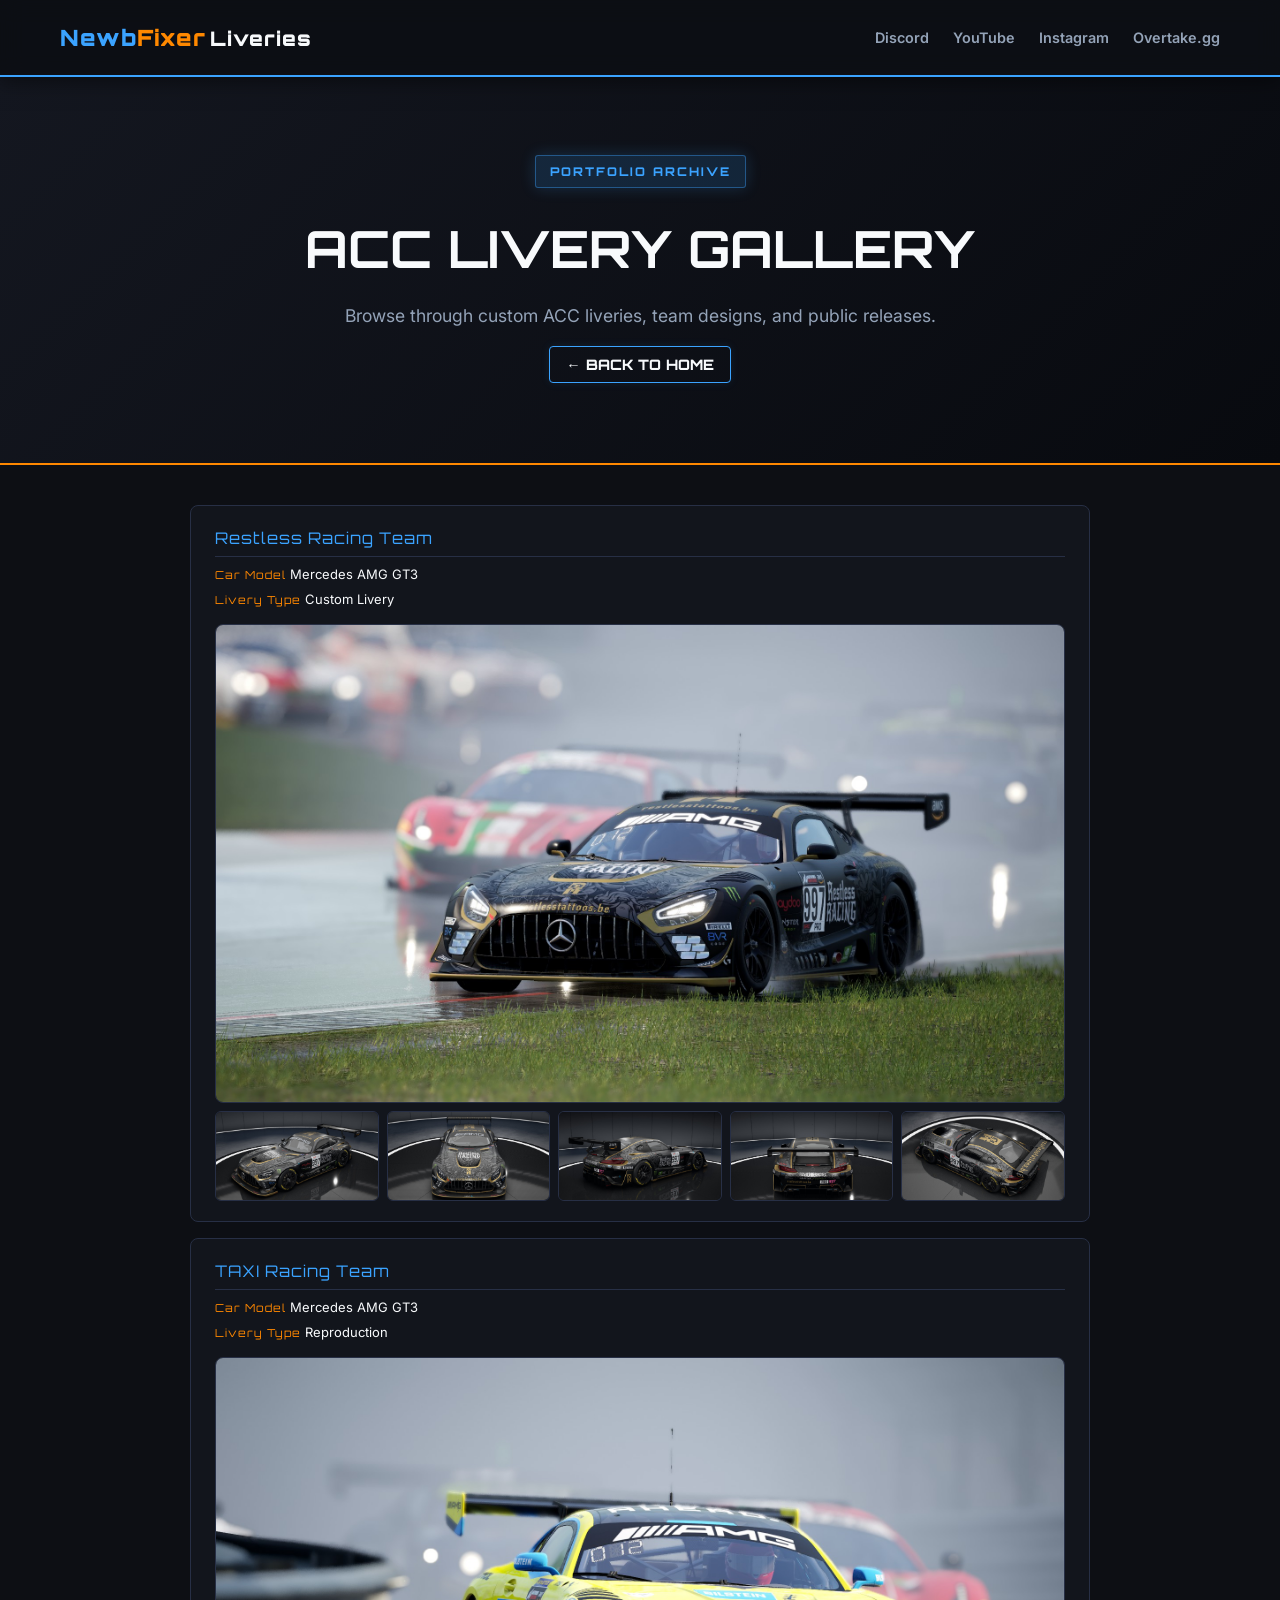
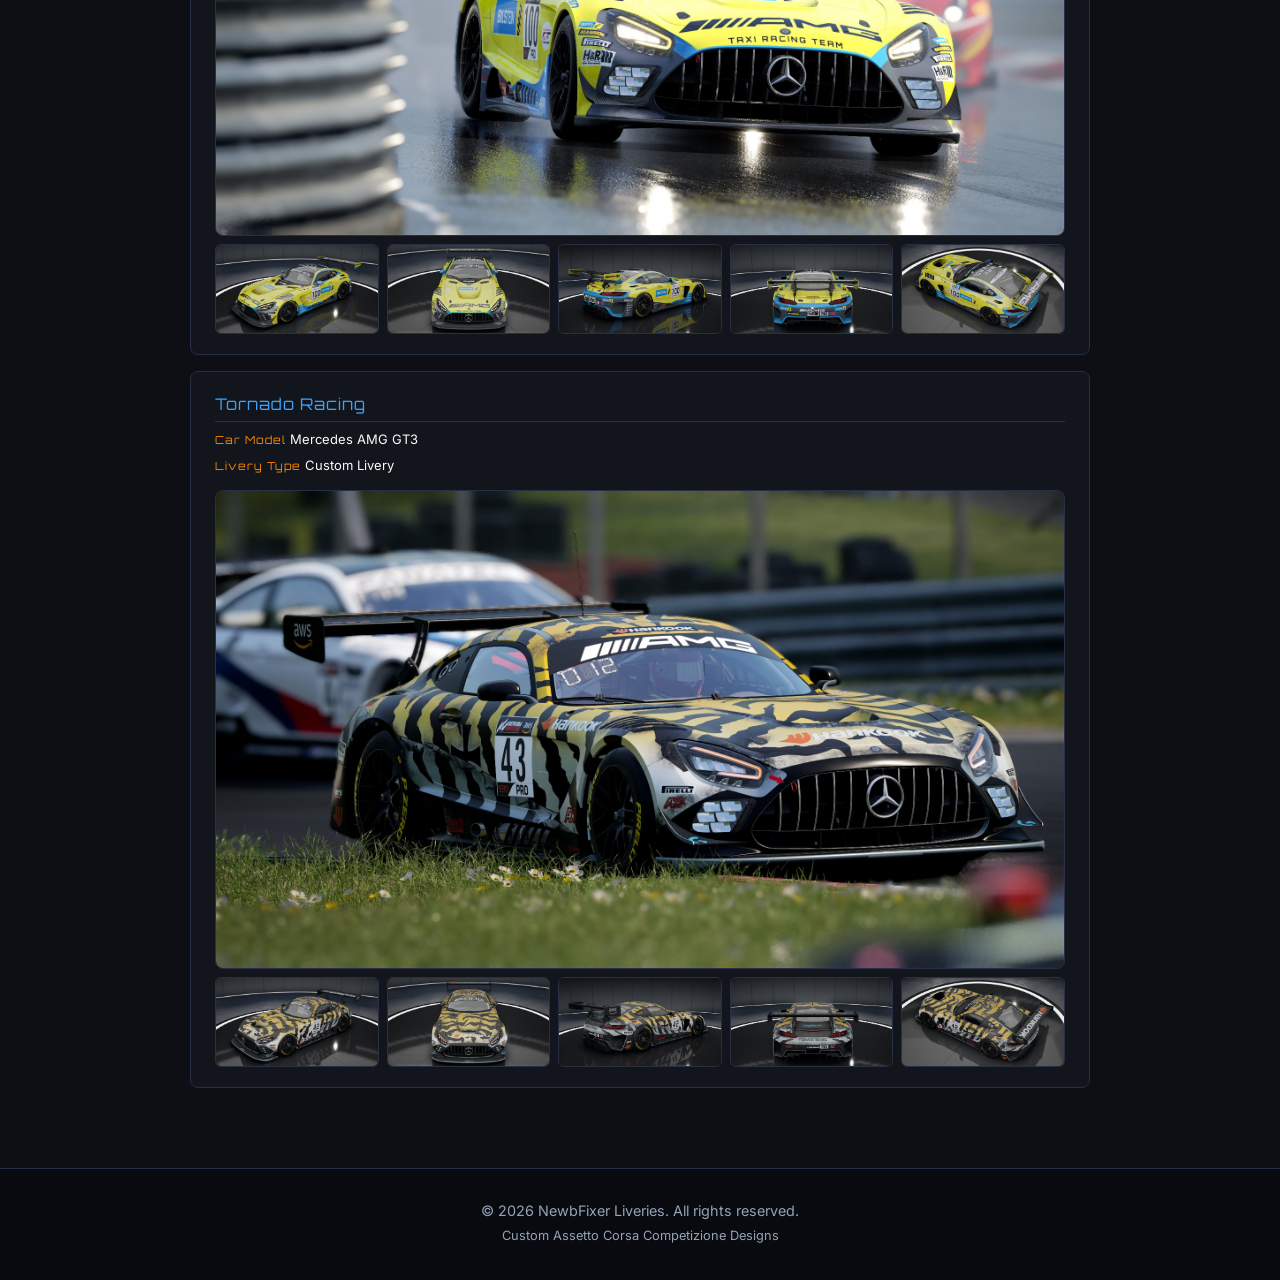
==== commit 7681d4ff: "Add files via upload" ====
--- a/gallery.html
+++ b/gallery.html
@@ -59,6 +59,79 @@
     color: var(--accent-blue);
     font-family: var(--font-heading);
 }
+.showcase-title {
+    text-align: center;
+    font-size: 16px;
+    letter-spacing: 1px;
+    color: var(--accent-blue);
+    font-family: var(--font-heading);
+}
+.showcase-title-orange {
+    text-align: center;
+    font-size: 12px;
+    letter-spacing: 1px;
+    color: var(--accent-orange);
+    font-family: var(--font-heading);
+}
+.showcase-img {
+    display: flex;
+    flex-direction: column;
+    gap: 8px;
+    width: 100%;
+    margin-top: 12px;
+}
+
+/* Main 100% width preview image */
+.main-hero-img {
+    width: 100% !important;
+    height: 100%;
+    object-fit: cover;
+    border-radius: 8px;
+    border: 1px solid var(--border-color);
+    cursor: pointer;
+    transition: transform 0.2s ease, border-color 0.2s ease;
+}
+
+.main-hero-img:hover {
+    transform: scale(1.01);
+    border-color: var(--accent-blue);
+}
+
+/* Container wrapper for the thumbnails below */
+.thumbnail-row {
+    display: flex;
+    justify-content: space-between;
+    gap: 8px;
+    width: 100%;
+}
+
+/* The 5 equal thumbnails below */
+.thumb-img {
+    flex: 0 0 calc(20% - 6.4px);
+    min-width: 0; /* Fixes images popping out of flex containers */
+    height: 90px;
+    object-fit: cover;
+    border-radius: 6px;
+    border: 1px solid var(--border-color);
+    cursor: pointer;
+    transition: transform 0.2s ease, border-color 0.2s ease;
+}
+
+.thumb-img:hover {
+    transform: scale(1.03);
+    border-color: var(--accent-blue);
+}
+
+/* Optional: Shrink thumbnail height slightly on smaller mobile screens */
+@media (max-width: 480px) {
+    .main-hero-img {
+        height: 240px;
+    }
+    .thumb-img {
+        height: 60px;
+    }
+}
+
 
 .gallery {
     display: grid;
@@ -142,14 +215,32 @@
 #nextBtn {
     right: 30px;
 }
+.review-card {
+            display: flex;
+            flex-direction: column;
+            align-items: flex-start;
+            text-align: left;
+            background: var(--bg-card, #12151c);
+            border: 1px solid var(--border-color, #222634);
+            border-radius: 8px;
+            padding: 20px 24px;
+            position: relative;
+            width: 100%;
+            
+        }
+.reviews-grid {
+            display: flex;
+            flex-direction: column;
+            gap: 16px;
+            max-width: 900px;
+            margin: 0 auto;
+            margin-bottom:20px;
+        }
 </style>
 </head>
 <body>
 	
-	<script src="scripts/team.js"></script>
-	<script src="scripts/sets.js"></script>
-	<script src="scripts/custom.js"></script>
-	<script src="scripts/overtake.js"></script>
+	<script src="scripts/showcaseData.js"></script>
 	
     <header class="header">
         <div class="container nav-container">
@@ -175,45 +266,13 @@
         </div>
     </section>
     
-<div class="container" style="padding-top: 40px; padding-bottom: 60px;">
-
-    <!-- Custom Livery Showcase -->
-    <div class="gallery-section-wrapper">
-        <h2>Custom Livery Showcase</h2>
-        <div class="controls" id="folderButtonsContainer"></div>
-        <div class="folder-title" id="folderTitle"></div>
-        <div class="gallery" id="gallerycustom"></div>
-    </div>
-    
-    <hr style="border: 0; border-top: 1px solid var(--border-color); margin: 40px 0;">
-
-    <!-- Custom Team Liveries -->
-    <div class="gallery-section-wrapper">
-        <h2>Custom Team Liveries</h2>
-        <div class="controls" id="folderButtonsContainer3"></div>
-        <div class="folder-title" id="folderTitle3"></div>
-        <div class="gallery" id="galleryteam"></div>
-    </div>
-    
-    <hr style="border: 0; border-top: 1px solid var(--border-color); margin: 40px 0;">
-
-    <!-- Free Overtake Liveries -->
-    <div class="gallery-section-wrapper">
-        <h2>Free Overtake Liveries</h2>
-        <div class="controls" id="folderButtonsContainer4"></div>
-        <div class="folder-title" id="folderTitle4"></div>
-        <div class="gallery" id="galleryovertake"></div>
-    </div>
-    
-    <hr style="border: 0; border-top: 1px solid var(--border-color); margin: 40px 0;">
-
-    <!-- Free Overtake Liveries (Sets) -->
-    <div class="gallery-section-wrapper">
-        <h2>Free Overtake Liveries (Sets)</h2>
-        <div class="controls" id="folderButtonsContainer2"></div>
-        <div class="folder-title" id="folderTitle2"></div>
-        <div class="gallery" id="gallerysets"></div>
-    </div>
+  <div class="container" style="padding-top: 40px; padding-bottom: 60px;">
+	
+	
+				<div class="reviews-grid" id="showcaseContainer"></div>
+
+
+ 
 
 </div>
 
@@ -228,18 +287,7 @@
 </div>
 
 <script>
-const buttonContainer = document.getElementById("folderButtonsContainer");
-const buttonContainer2 = document.getElementById("folderButtonsContainer2");
-const buttonContainer3 = document.getElementById("folderButtonsContainer3");
-const buttonContainer4 = document.getElementById("folderButtonsContainer4");
-const galleryovertake = document.getElementById("galleryovertake");
-const gallerysets = document.getElementById("gallerysets");
-const galleryteam = document.getElementById("galleryteam");
-const gallerycustom = document.getElementById("gallerycustom");
-const title = document.getElementById("folderTitle");
-const title2 = document.getElementById("folderTitle2");
-const title3 = document.getElementById("folderTitle3");
-const title4 = document.getElementById("folderTitle4");
+
 
 const lightbox = document.getElementById("lightbox");
 const lightboxImg = document.getElementById("lightboxImg");
@@ -250,6 +298,75 @@
 let currentImages = [];
 let currentIndex = 0;
 let zoomLevel = 1;
+
+
+
+
+// Automatically build the cards and scope lightbox arrays individually
+const showcaseContainer = document.getElementById("showcaseContainer");
+showcaseData.forEach(cardData => {
+    const card = document.createElement("div");
+    card.className = "review-card";
+
+    // Build card HTML structure
+    card.innerHTML = `
+        <div style="width:100%">
+            <span class="showcase-title">${cardData.team}</span>
+            <hr style="border: 0; border-top: 1px solid var(--border-color); margin: 4px 0px 4px 0px;">
+        </div>
+        <div>
+            <span class="showcase-title-orange" style="font-size:11px;">Car Model</span>
+            <span style="font-size:13px;">${cardData.carModel}</span>
+        </div>
+        <div>
+            <span class="showcase-title-orange" style="font-size:11px;">Livery Type</span> 
+            <span style="font-size:13px;">${cardData.type}</span>
+        </div>
+        <div class="showcase-img" style="text-align:center;"></div>
+    `;
+
+    const imgContainer = card.querySelector(".showcase-img");
+    
+    // Map image sources specifically for this card group
+    const cardImageSources = cardData.images.map(imgSrc => imgSrc);
+
+    // Main full-width image (Index 0)
+    if (cardData.images.length > 0) {
+        const mainImg = document.createElement("img");
+        mainImg.src = cardData.images[0];
+        mainImg.className = "main-hero-img";
+        mainImg.loading = "lazy";
+        mainImg.addEventListener("click", () => {
+            currentImages = cardImageSources;
+            openLightbox(0);
+        });
+        imgContainer.appendChild(mainImg);
+    }
+
+    // Remaining thumbnails wrapper (Indices 1 to 5)
+    if (cardData.images.length > 1) {
+        const thumbRow = document.createElement("div");
+        thumbRow.className = "thumbnail-row";
+
+        for (let i = 1; i < cardData.images.length; i++) {
+            const thumbImg = document.createElement("img");
+            thumbImg.src = cardData.images[i];
+            thumbImg.className = "thumb-img";
+            thumbImg.loading = "lazy";
+            
+            const currentIndexRef = i;
+            thumbImg.addEventListener("click", () => {
+                currentImages = cardImageSources;
+                openLightbox(currentIndexRef);
+            });
+
+            thumbRow.appendChild(thumbImg);
+        }
+        imgContainer.appendChild(thumbRow);
+    }
+
+    showcaseContainer.appendChild(card);
+});
 
 function showImage(index, direction = 0) {
     currentIndex = index;
@@ -279,105 +396,6 @@
     showImage(currentIndex, -1);
 }
 
-// Generate custom buttons
-if (typeof customData !== 'undefined') {
-    Object.keys(customData).sort().forEach(folder => {
-        const btn = document.createElement("button");
-        btn.className = "folder-btn";
-        btn.textContent = folder.replaceAll("_", " ");
-        btn.addEventListener("click", () => {
-            buttonContainer.querySelectorAll(".folder-btn").forEach(b => b.classList.remove("active"));
-            btn.classList.add("active");
-            gallerycustom.innerHTML = "";
-            title.textContent = folder.replaceAll("_", " ");
-            currentImages = [];
-            customData[folder].forEach((file, index) => {
-                const img = document.createElement("img");
-                img.src = `liveries/${folder}/${file}`;
-                img.loading = "lazy";
-                currentImages.push(img.src);
-                img.addEventListener("click", () => openLightbox(index));
-                gallerycustom.appendChild(img);
-            });
-        });
-        buttonContainer.appendChild(btn);
-    });
-}
-
-// Generate sets buttons
-if (typeof setsData !== 'undefined') {
-    Object.keys(setsData).sort().forEach(folder => {
-        const btn = document.createElement("button");
-        btn.className = "folder-btn";
-        btn.textContent = folder.replaceAll("_", " ");
-        btn.addEventListener("click", () => {
-            buttonContainer2.querySelectorAll(".folder-btn").forEach(b => b.classList.remove("active"));
-            btn.classList.add("active");
-            gallerysets.innerHTML = "";
-            title2.textContent = folder.replaceAll("_", " ");
-            currentImages = [];
-            setsData[folder].forEach((file, index) => {
-                const img = document.createElement("img");
-                img.src = `liveries/${folder}/${file}`;
-                img.loading = "lazy";
-                currentImages.push(img.src);
-                img.addEventListener("click", () => openLightbox(index));
-                gallerysets.appendChild(img);
-            });
-        });
-        buttonContainer2.appendChild(btn);
-    });
-}
-
-// Generate team buttons
-if (typeof teamData !== 'undefined') {
-    Object.keys(teamData).sort().forEach(folder => {
-        const btn = document.createElement("button");
-        btn.className = "folder-btn";
-        btn.textContent = folder.replaceAll("_", " ");
-        btn.addEventListener("click", () => {
-            buttonContainer3.querySelectorAll(".folder-btn").forEach(b => b.classList.remove("active"));
-            btn.classList.add("active");
-            galleryteam.innerHTML = "";
-            title3.textContent = folder.replaceAll("_", " ");
-            currentImages = [];
-            teamData[folder].forEach((file, index) => {
-                const img = document.createElement("img");
-                img.src = `liveries/${folder}/${file}`;
-                img.loading = "lazy";
-                currentImages.push(img.src);
-                img.addEventListener("click", () => openLightbox(index));
-                galleryteam.appendChild(img);
-            });
-        });
-        buttonContainer3.appendChild(btn);
-    });
-}
-
-// Generate overtake buttons
-if (typeof overtakeData !== 'undefined') {
-    Object.keys(overtakeData).sort().forEach(folder => {
-        const btn = document.createElement("button");
-        btn.className = "folder-btn";
-        btn.textContent = folder.replaceAll("_", " ");
-        btn.addEventListener("click", () => {
-            buttonContainer4.querySelectorAll(".folder-btn").forEach(b => b.classList.remove("active"));
-            btn.classList.add("active");
-            galleryovertake.innerHTML = "";
-            title4.textContent = folder.replaceAll("_", " ");
-            currentImages = [];
-            overtakeData[folder].forEach((file, index) => {
-                const img = document.createElement("img");
-                img.src = `liveries/${folder}/${file}`;
-                img.loading = "lazy";
-                currentImages.push(img.src);
-                img.addEventListener("click", () => openLightbox(index));
-                galleryovertake.appendChild(img);
-            });
-        });
-        buttonContainer4.appendChild(btn);
-    });
-}
 
 prevBtn.addEventListener("click", (e) => { e.stopPropagation(); prevImage(); });
 nextBtn.addEventListener("click", (e) => { e.stopPropagation(); nextImage(); });
--- a/scripts/style.css
+++ b/scripts/style.css
@@ -164,19 +164,24 @@
 }
 .logo-text-blue {
     font-family: var(--font-heading);
-    font-size: 1.25rem;
+    font-size: 1.40rem;
     font-weight: 900;
     letter-spacing: 1px;
     color: var(--accent-blue);
 }
 .logo-text-orange {
     font-family: var(--font-heading);
-    font-size: 1.25rem;
+    font-size: 1.40rem;
     font-weight: 900;
     letter-spacing: 1px;
     color: var(--accent-orange);
 }
-
+.head-text-blue {
+    color: var(--accent-blue);
+}
+.head-text-orange {
+    color: var(--accent-orange);
+}
 .social-nav {
     display: flex;
     gap: 24px;
@@ -255,18 +260,18 @@
     font-size: clamp(3rem, 7vw, 5rem);
     font-weight: 900;
     line-height: 1.1;
-    text-transform: uppercase;
+    /* text-transform: uppercase; */
     margin-bottom: 16px;
     letter-spacing: -1px;
     /* background: linear-gradient(135deg, #3ba3ff 30%, #ffffff 40%, var(--accent-orange) 50%); */
-    background: linear-gradient(90deg, #ffffff 0%);
+    /* background: linear-gradient(90deg, #ffffff 0%); */
     -webkit-background-clip: text;
-    -webkit-text-fill-color: transparent;
+    /* -webkit-text-fill-color: transparent; */
 }
 
 .hero-subtitle {
     font-size: 1.15rem;
-    color: var(--text-muted);
+    color: var(--text-main);
     margin-bottom: 32px;
     max-width: 600px;
 }
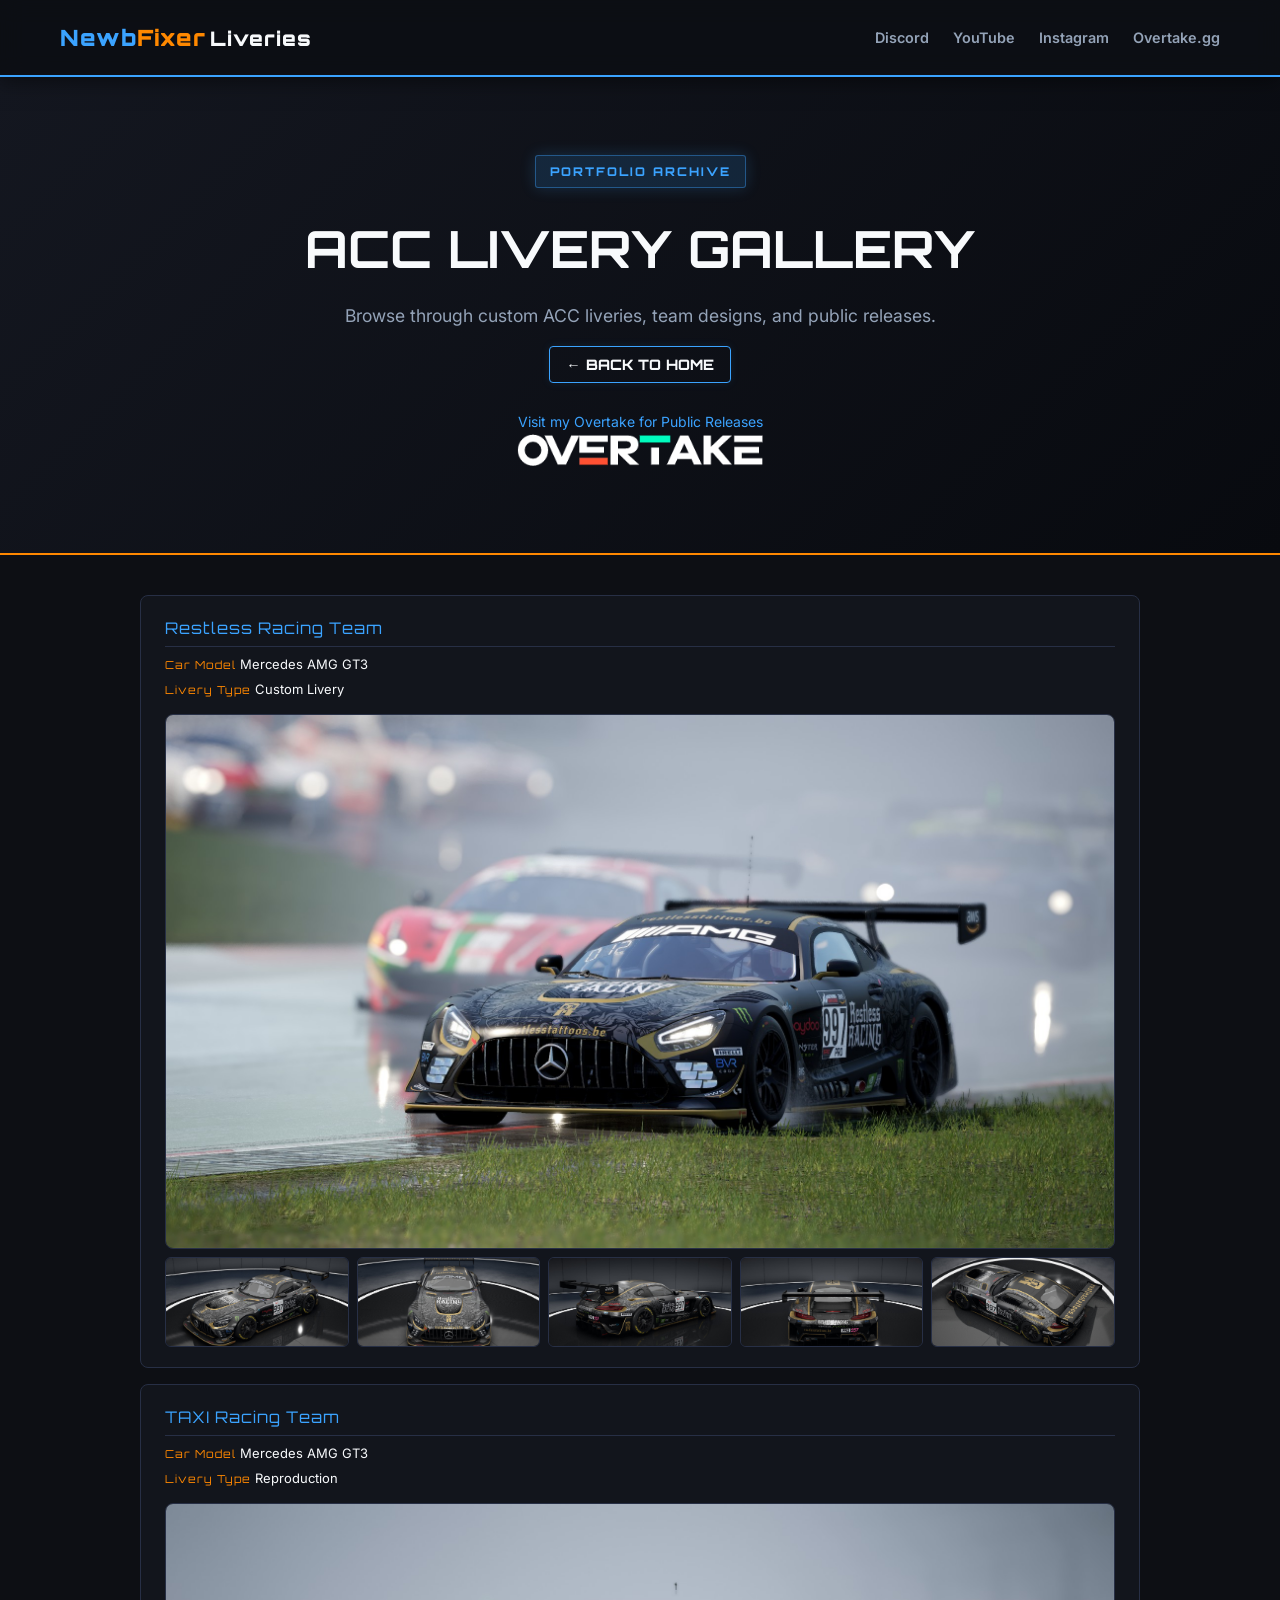
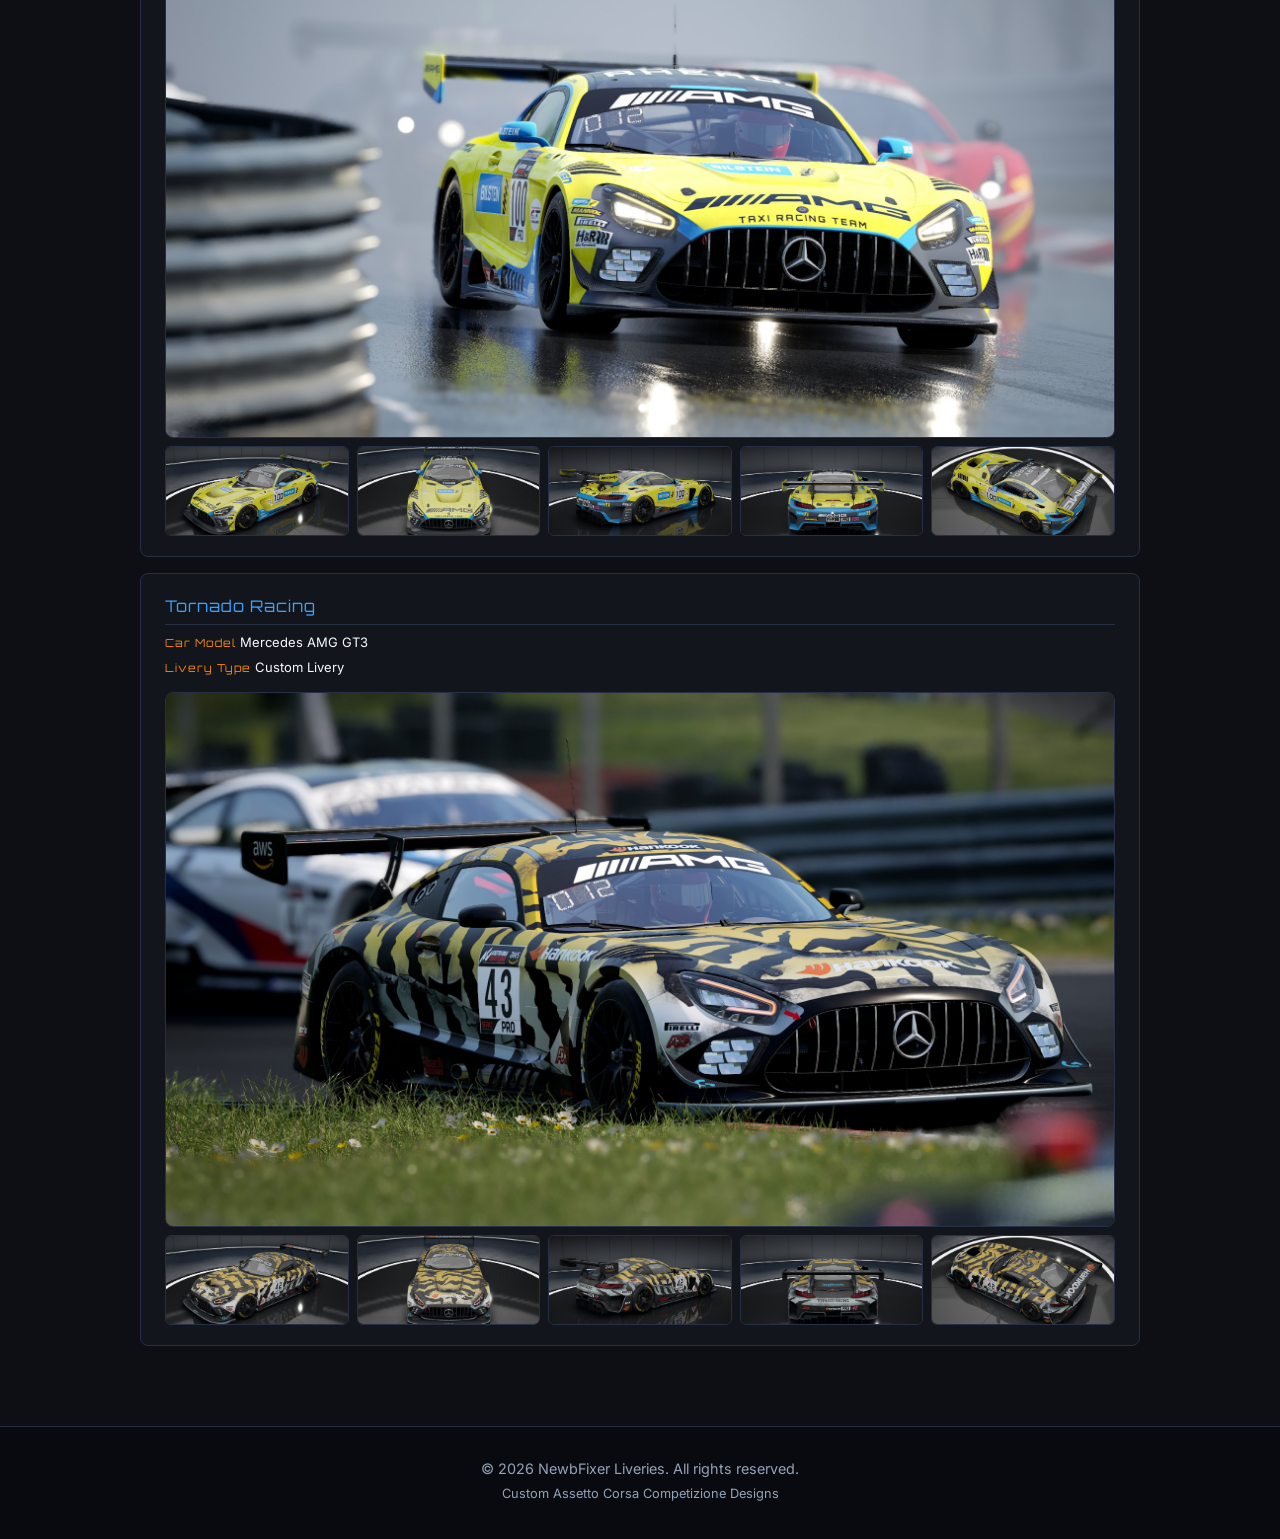
==== commit 07ac90d7: "Add files via upload" ====
--- a/gallery.html
+++ b/gallery.html
@@ -232,7 +232,7 @@
             display: flex;
             flex-direction: column;
             gap: 16px;
-            max-width: 900px;
+            max-width: 1000px;
             margin: 0 auto;
             margin-bottom:20px;
         }
@@ -263,6 +263,8 @@
             <h1 style="font-family: var(--font-heading); font-size: clamp(2.2rem, 4vw, 3.5rem); text-transform: uppercase; margin-bottom: 12px;">ACC Livery Gallery</h1>
             <p style="color: var(--text-muted); font-size: 1.1rem; max-width: 600px; margin: 0 auto 16px;">Browse through custom ACC liveries, team designs, and public releases.</p>
             <div><a href="index.html" class="btn btn-secondary" style="padding: 6px 16px; font-size: 0.9rem;">&larr; Back to Home</a></div>
+          <br><a href="https://www.overtake.gg/downloads/authors/newbfixer.2818380/" target="_blank"><span style="font-size:14px; color: var(--accent-blue);">Visit my Overtake for Public Releases</span><br>
+          <img src="images/overtake.png" width="246"></a>
         </div>
     </section>
     
--- a/scripts/style.css
+++ b/scripts/style.css
@@ -13,11 +13,11 @@
     --orange-glow: rgba(255, 136, 0, 0.35);
     
     /* Change 'your-image-filename.jpg' to your actual background image file path */
-    --hero-bg-image: url('../images/bgcover.webp');
+    --hero-bg-image: url('../images/bgcover.jpg');
     
-    --custom-bg-image: url('../images/custom.webp');
-    --repo-bg-image: url('../images/repro2.webp');
-    --overlay-bg-image: url('../images/overlay.webp');
+    --custom-bg-image: url('../images/custom.jpg');
+    --repo-bg-image: url('../images/repro2.jpg');
+    --overlay-bg-image: url('../images/overlay.jpg');
     
     --font-heading: 'Orbitron', sans-serif;
     --font-body: 'Inter', sans-serif;
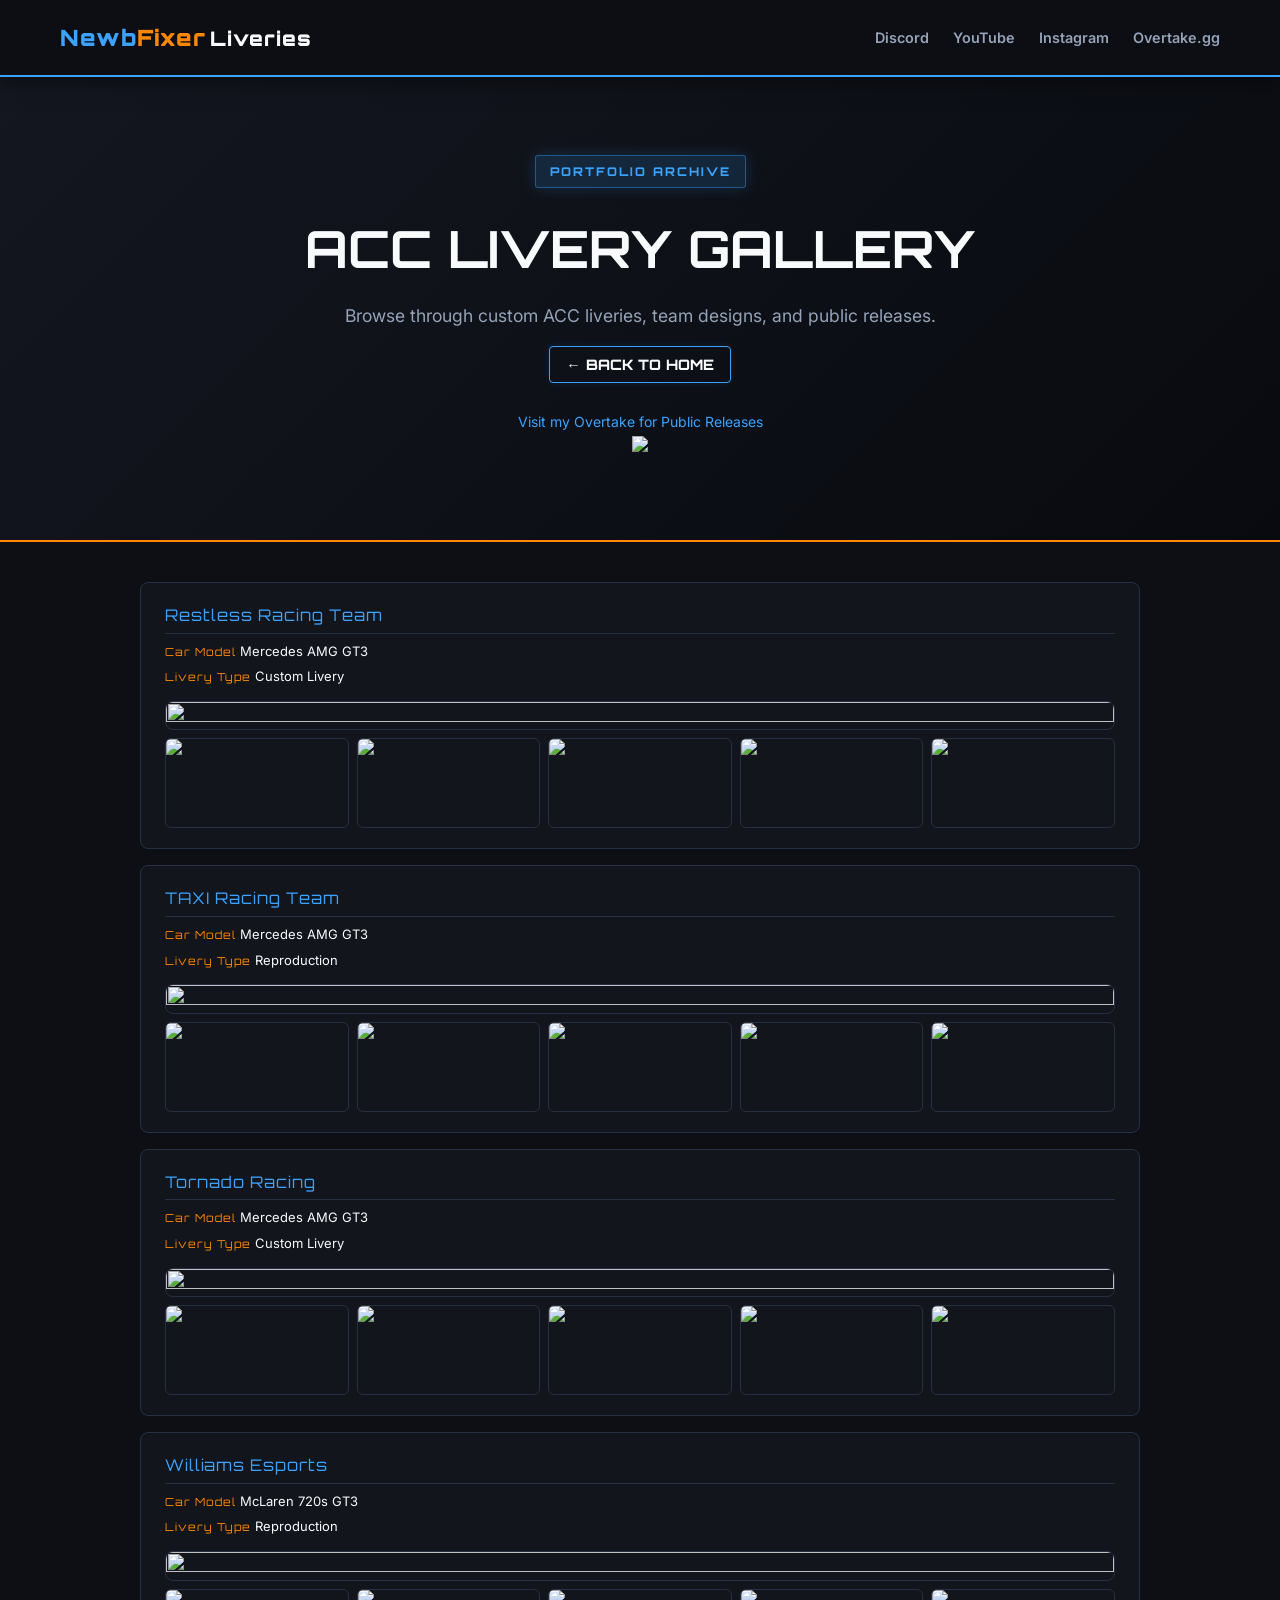
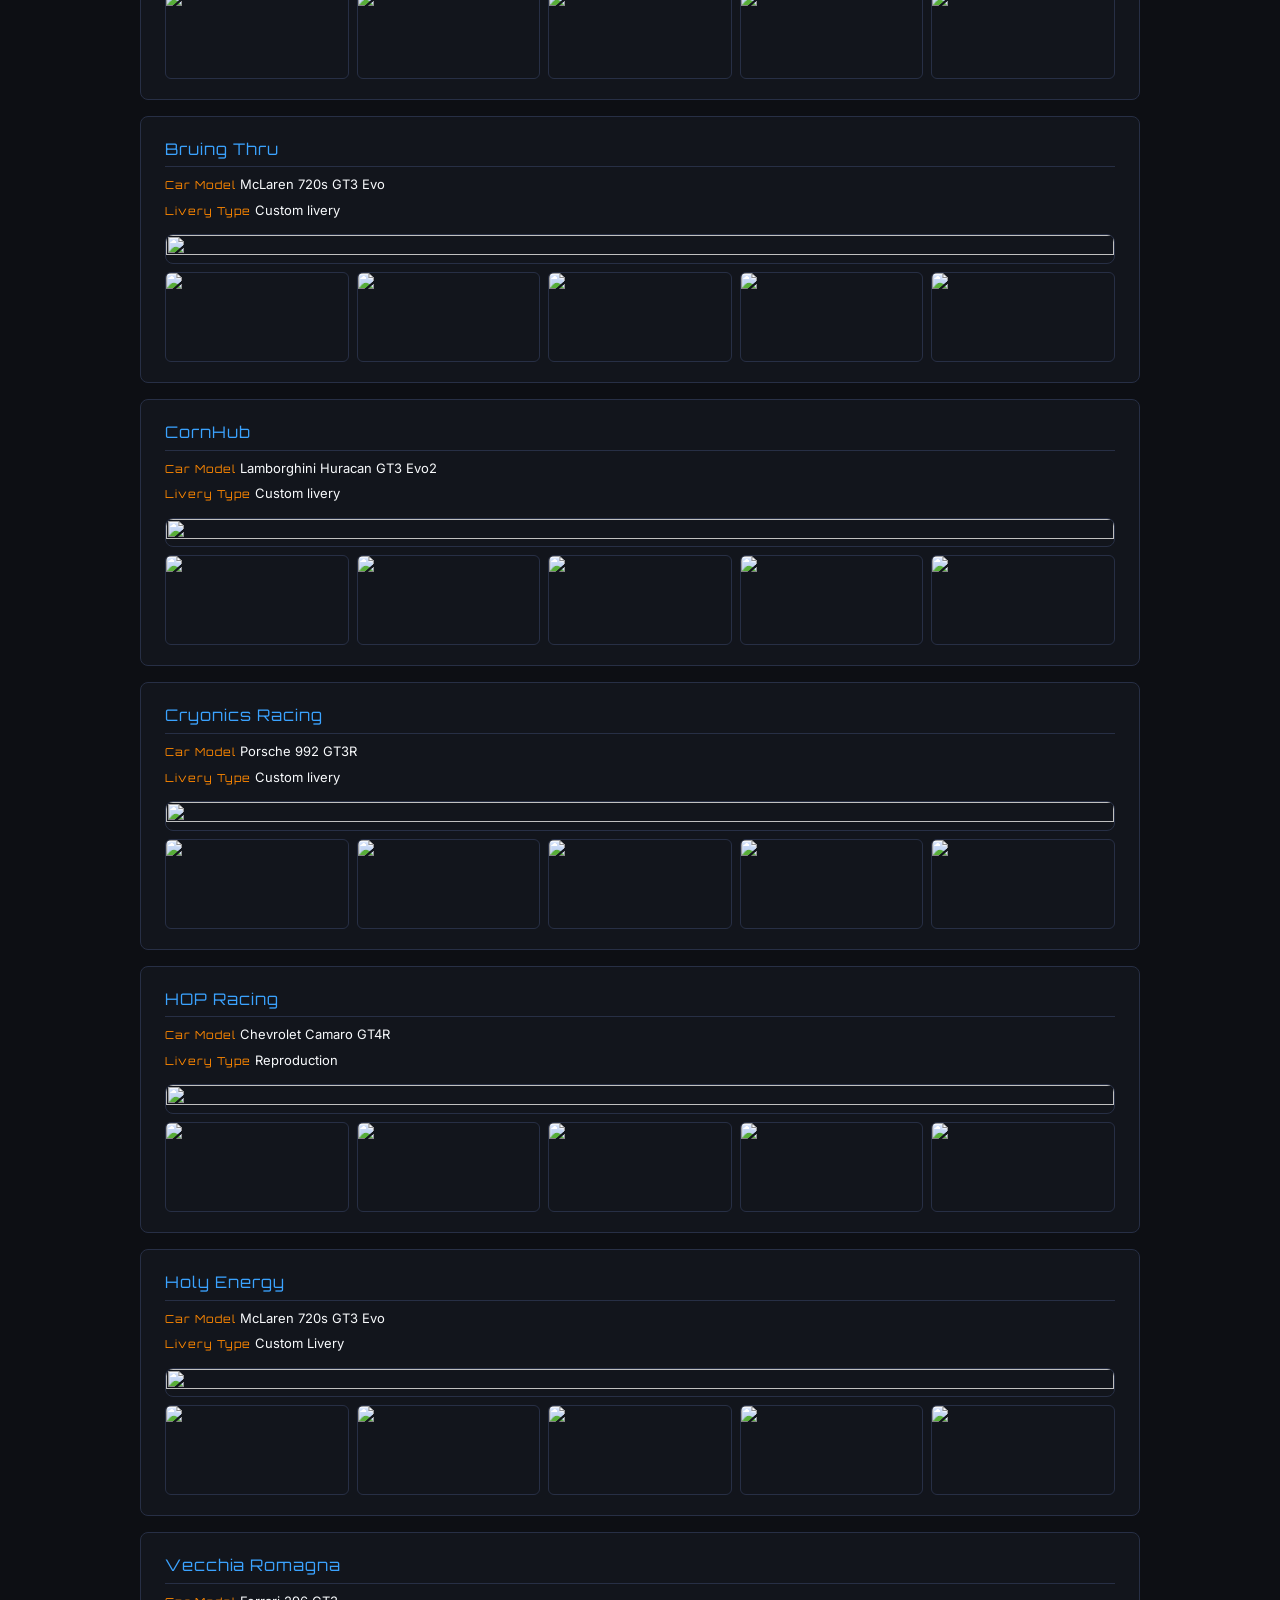
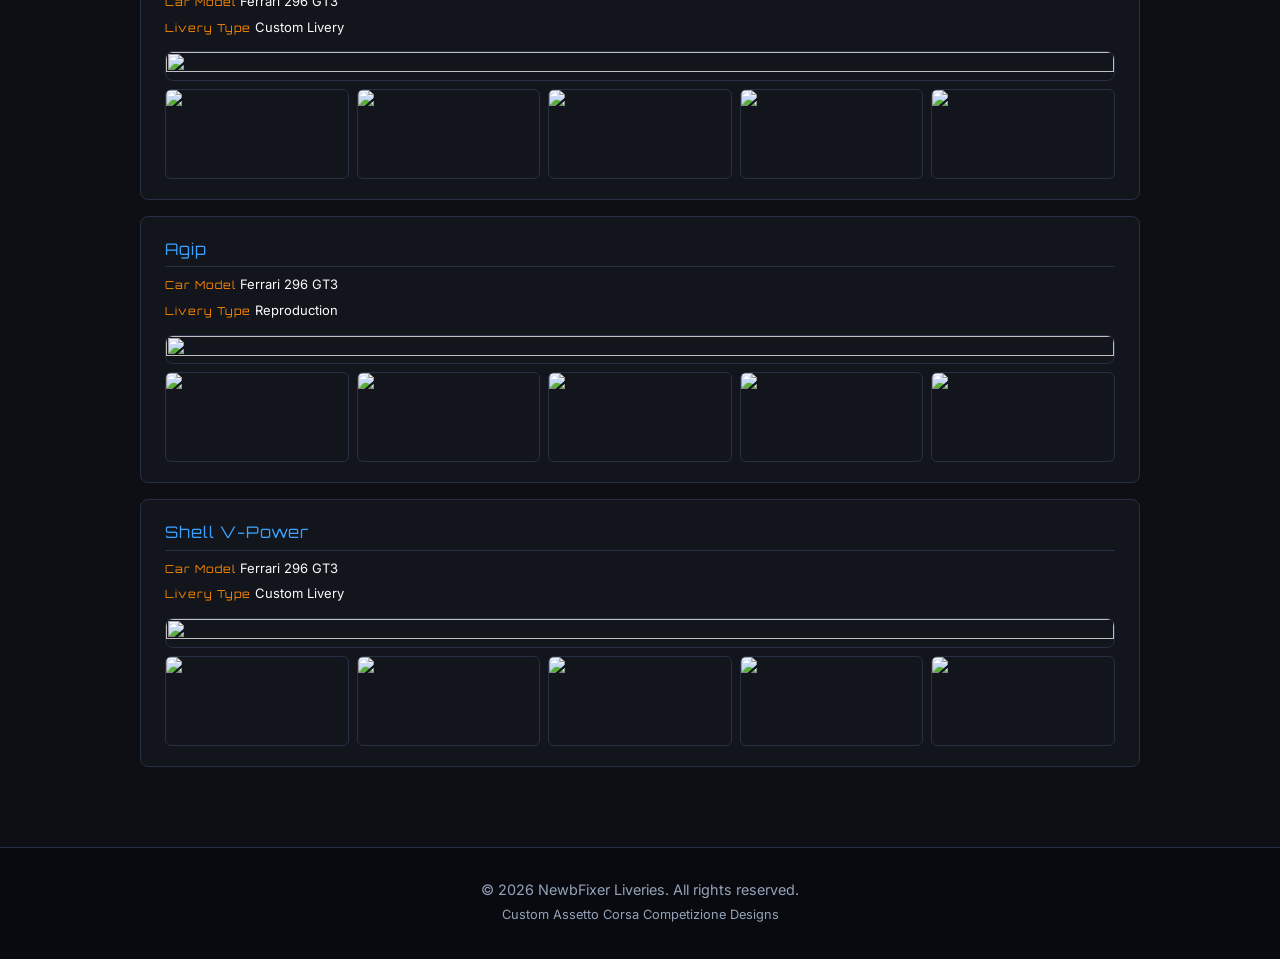
==== commit b12fb6c1: "Add files via upload" ====
--- a/gallery.html
+++ b/gallery.html
@@ -264,7 +264,7 @@
             <p style="color: var(--text-muted); font-size: 1.1rem; max-width: 600px; margin: 0 auto 16px;">Browse through custom ACC liveries, team designs, and public releases.</p>
             <div><a href="index.html" class="btn btn-secondary" style="padding: 6px 16px; font-size: 0.9rem;">&larr; Back to Home</a></div>
           <br><a href="https://www.overtake.gg/downloads/authors/newbfixer.2818380/" target="_blank"><span style="font-size:14px; color: var(--accent-blue);">Visit my Overtake for Public Releases</span><br>
-          <img src="images/overtake.png" width="246"></a>
+          <img src="https://i.ibb.co/kVNrt8pQ/overtake.png" width="246"></a>
         </div>
     </section>
     
--- a/scripts/style.css
+++ b/scripts/style.css
@@ -13,11 +13,11 @@
     --orange-glow: rgba(255, 136, 0, 0.35);
     
     /* Change 'your-image-filename.jpg' to your actual background image file path */
-    --hero-bg-image: url('../images/bgcover.jpg');
+    --hero-bg-image: url('https://i.ibb.co/gbzsfDX3/bgcover.jpg');
     
-    --custom-bg-image: url('../images/custom.jpg');
-    --repo-bg-image: url('../images/repro2.jpg');
-    --overlay-bg-image: url('../images/overlay.jpg');
+    --custom-bg-image: url('https://i.ibb.co/xKPk6w1p/custom.jpg');
+    --repo-bg-image: url('https://i.ibb.co/Sw1D2918/repro2.jpg');
+    --overlay-bg-image: url('https://i.ibb.co/27dxqL66/overlay.jpg');
     
     --font-heading: 'Orbitron', sans-serif;
     --font-body: 'Inter', sans-serif;
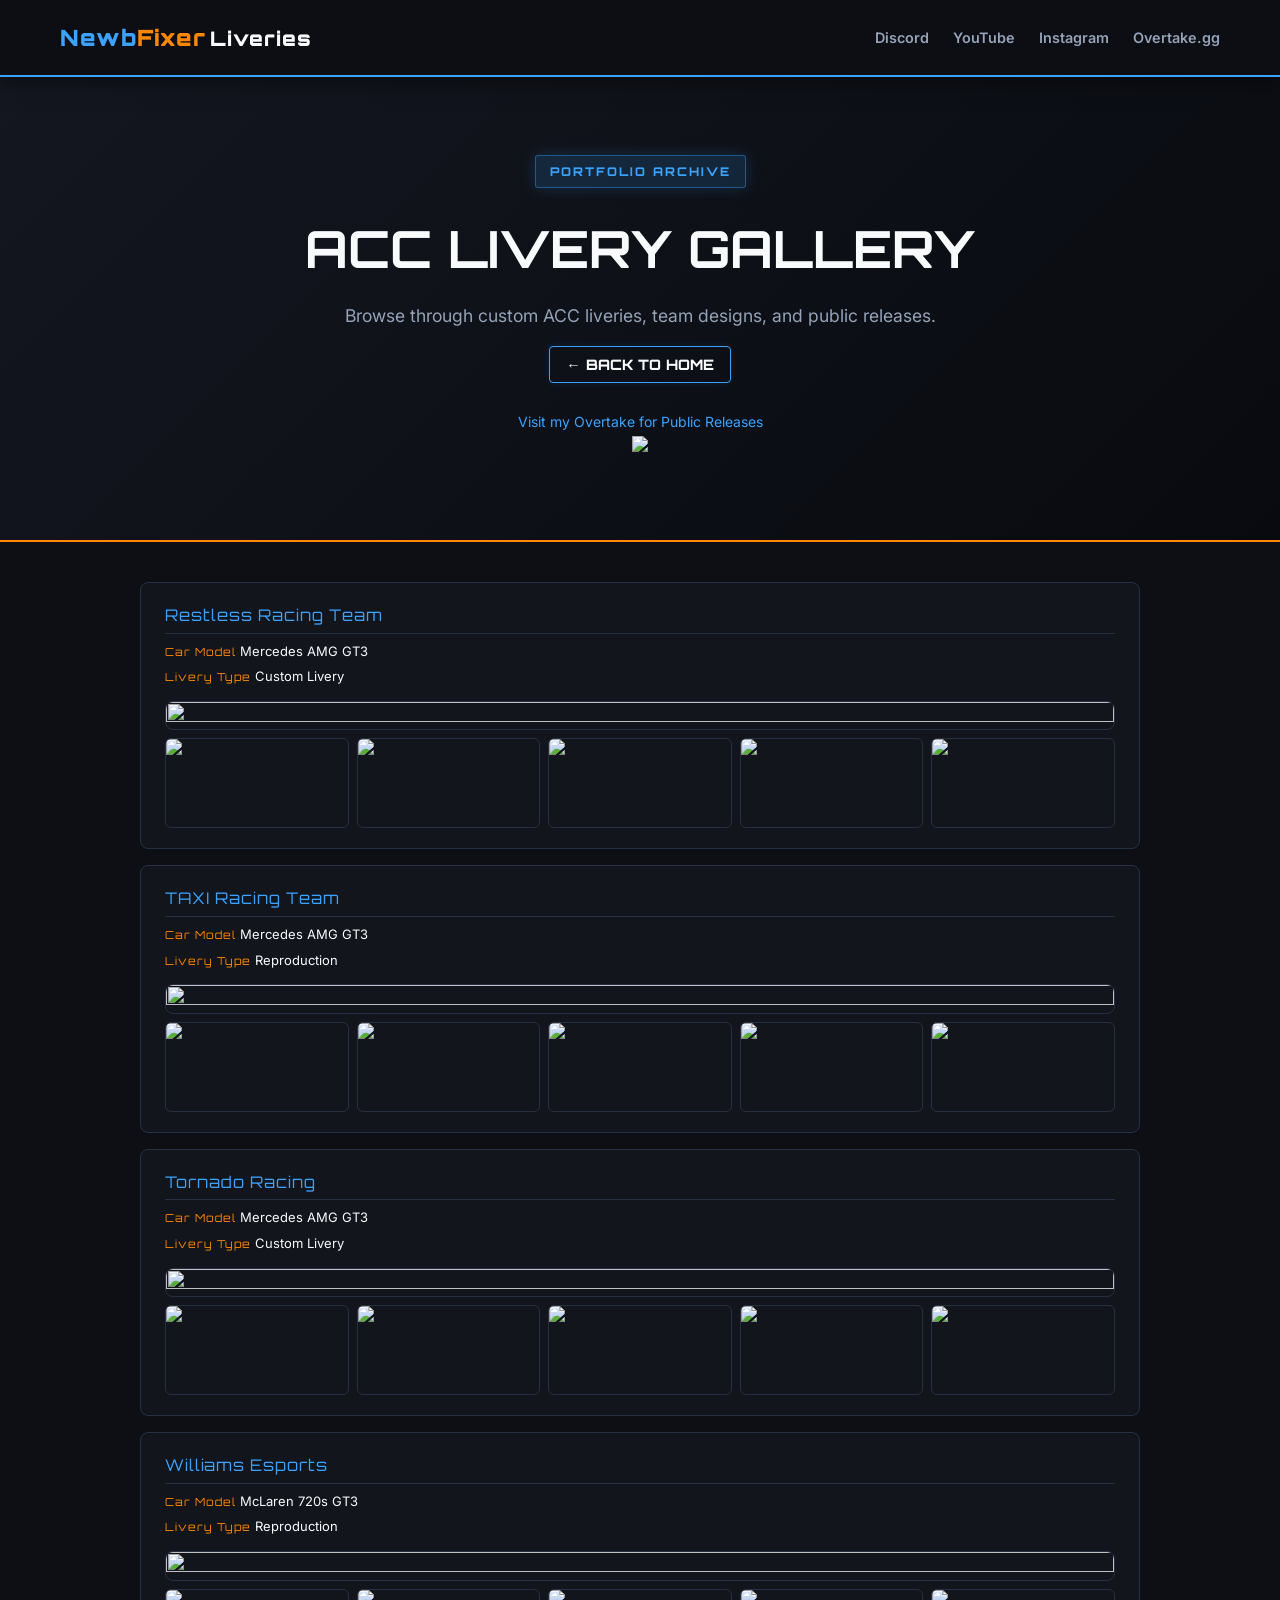
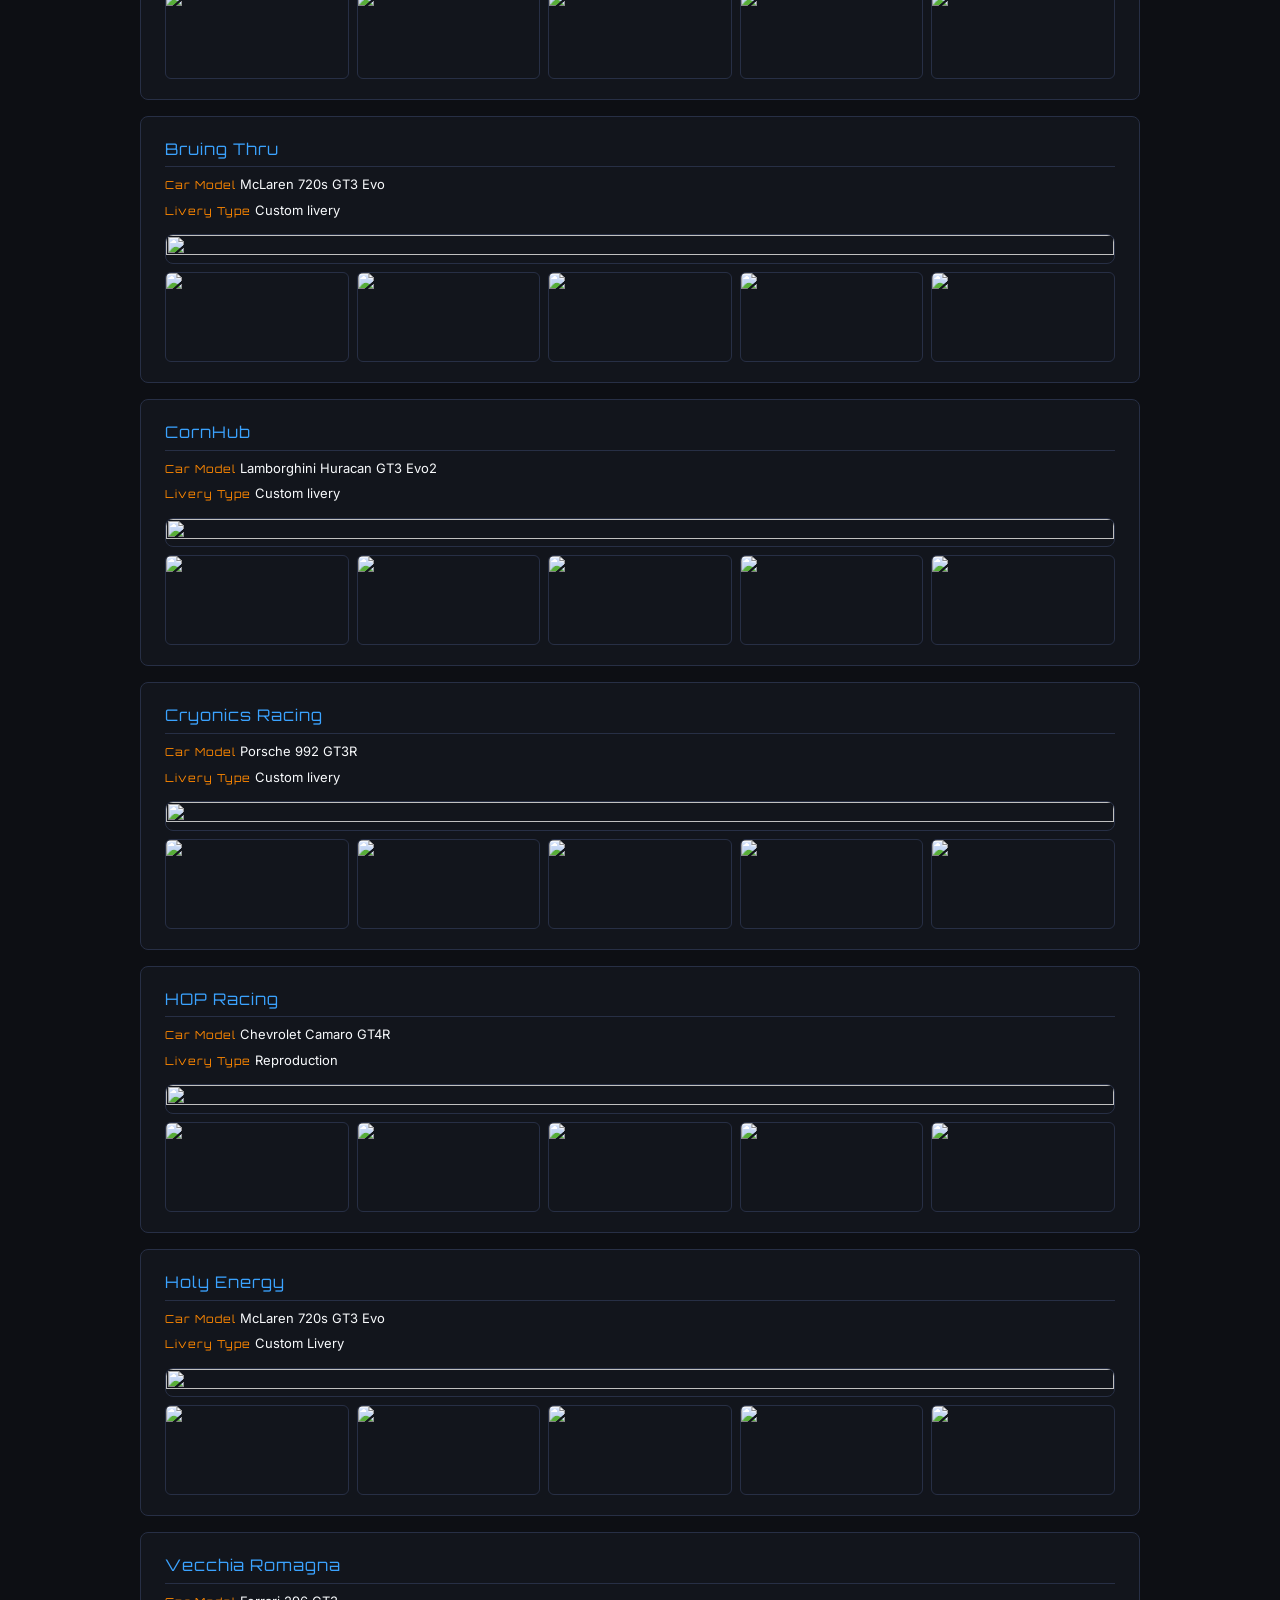
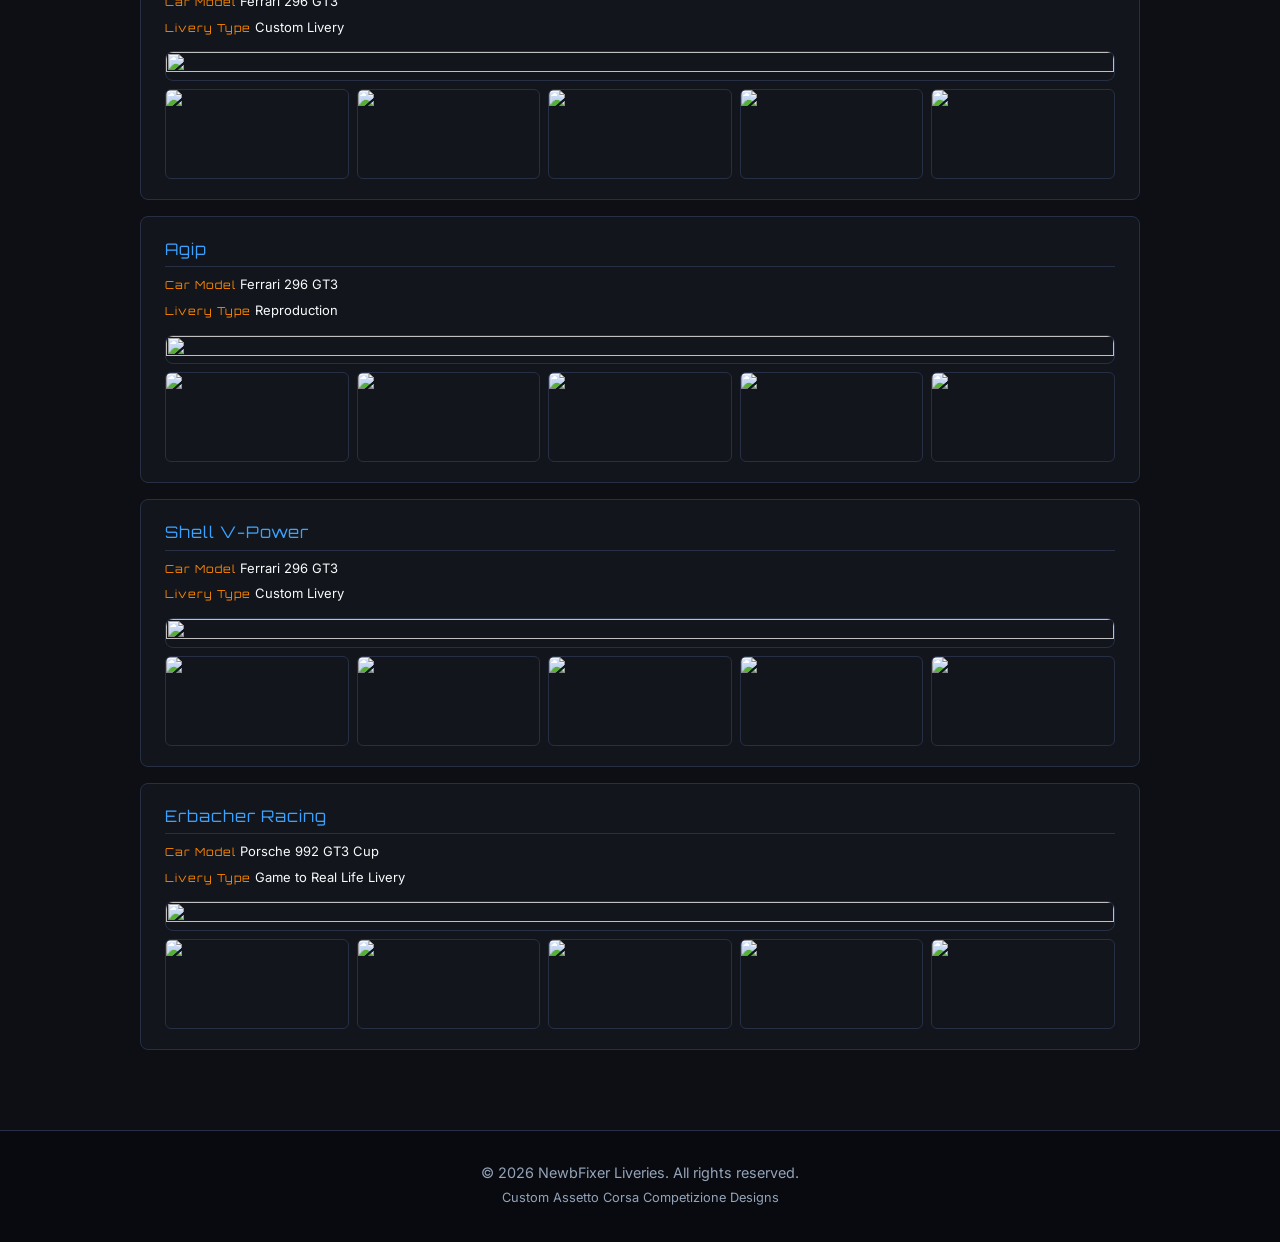
==== commit 6a877945: "Add files via upload" ====
--- a/gallery.html
+++ b/gallery.html
@@ -4,6 +4,8 @@
 <meta charset="UTF-8">
 <meta name="viewport" content="width=device-width, initial-scale=1.0">
 <title>NewbFixer ACC Livery Gallery</title>
+<meta name="description" content="View Examples of NewbFixer Liveries">
+<link rel="canonical" href="https://newbfixer.com/gallery.html">
 <link rel="icon" type="image/x-icon" href="images/favicon.ico">
 <link rel="stylesheet" href="scripts/style.css">
 <link rel="preconnect" href="https://fonts.googleapis.com">
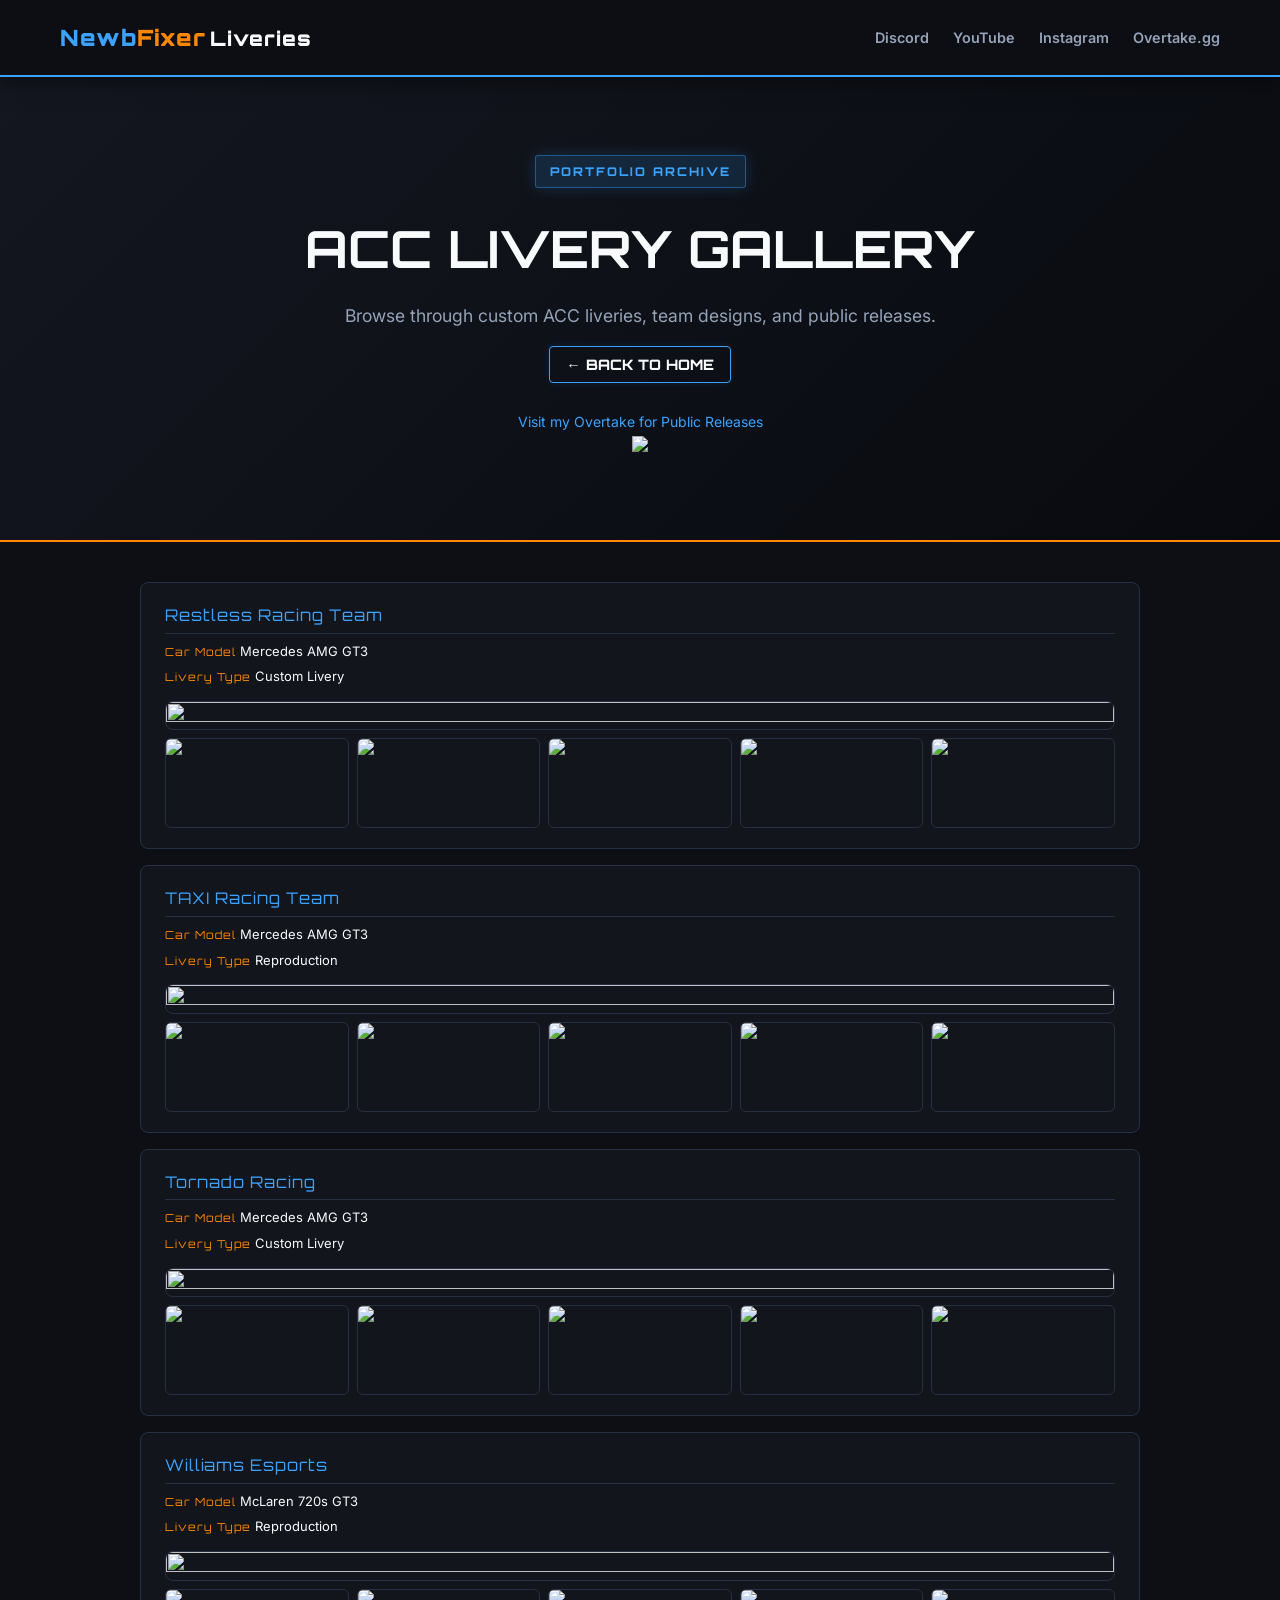
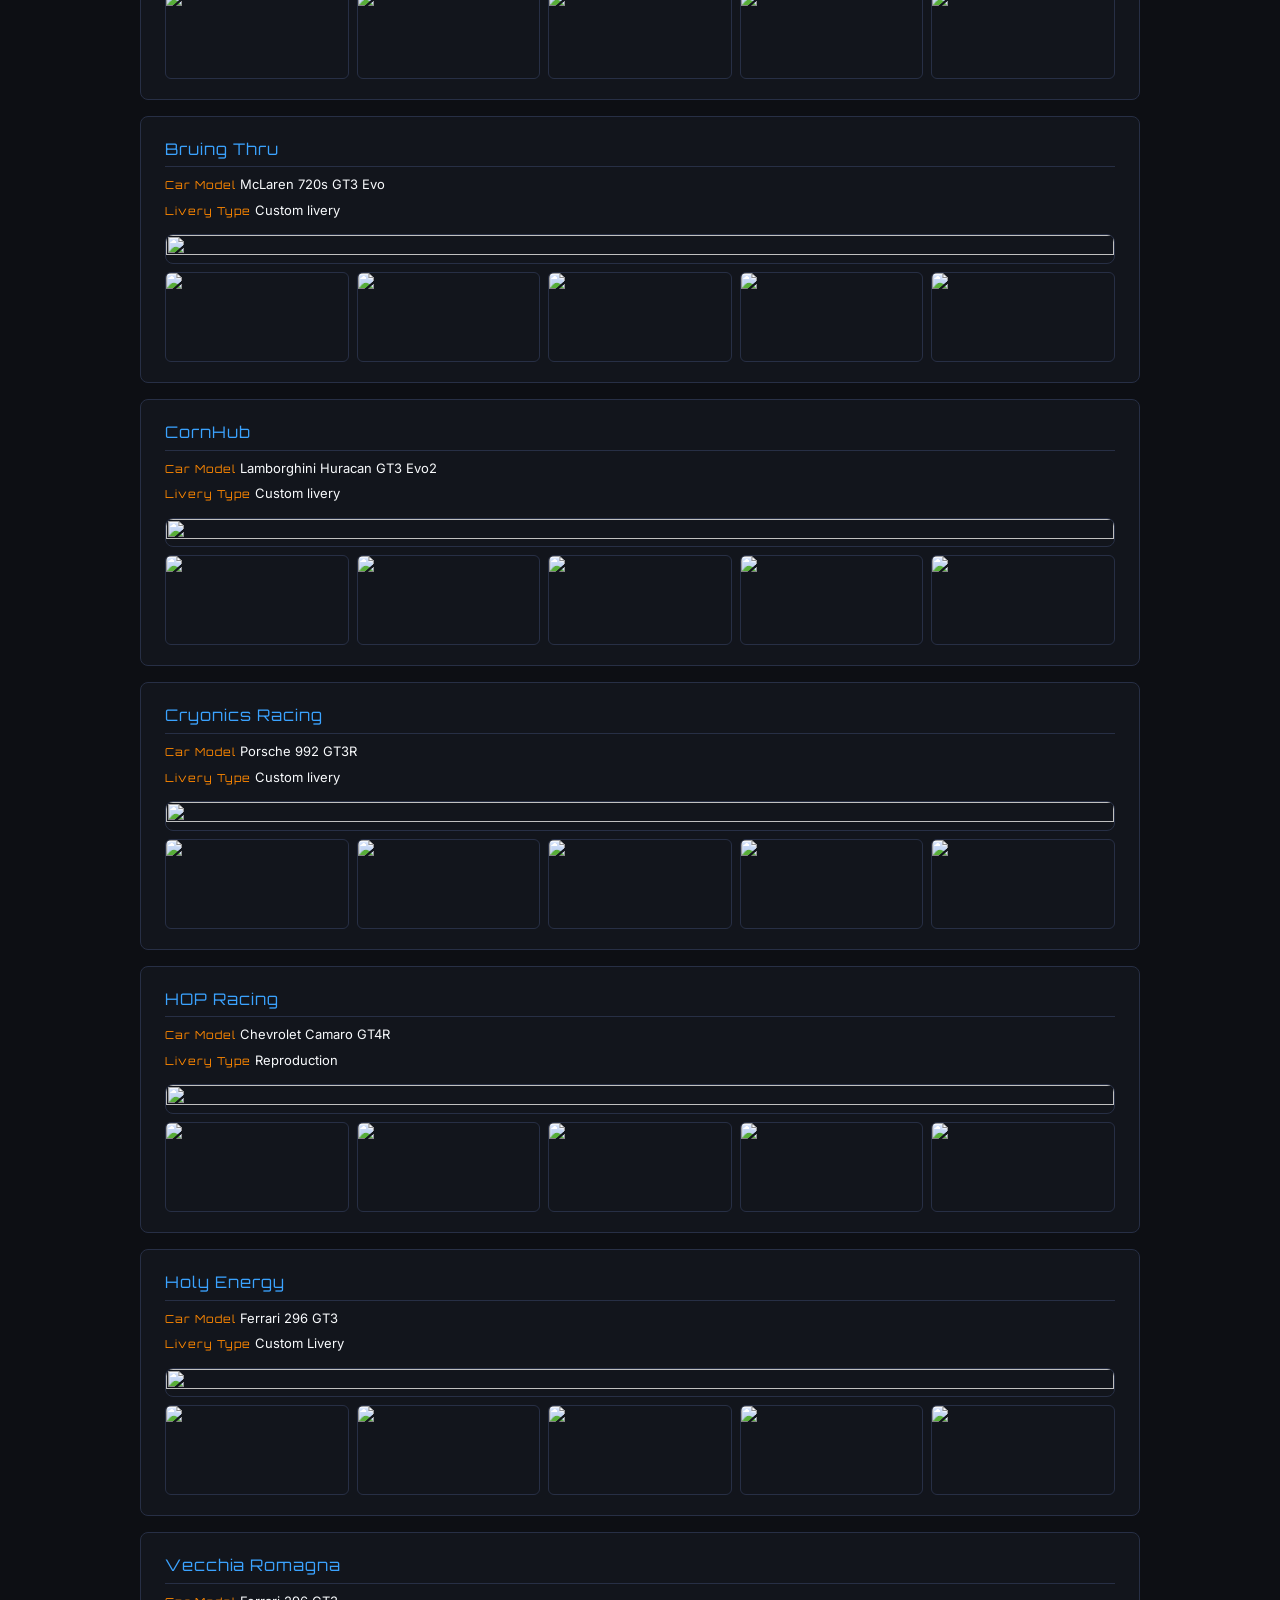
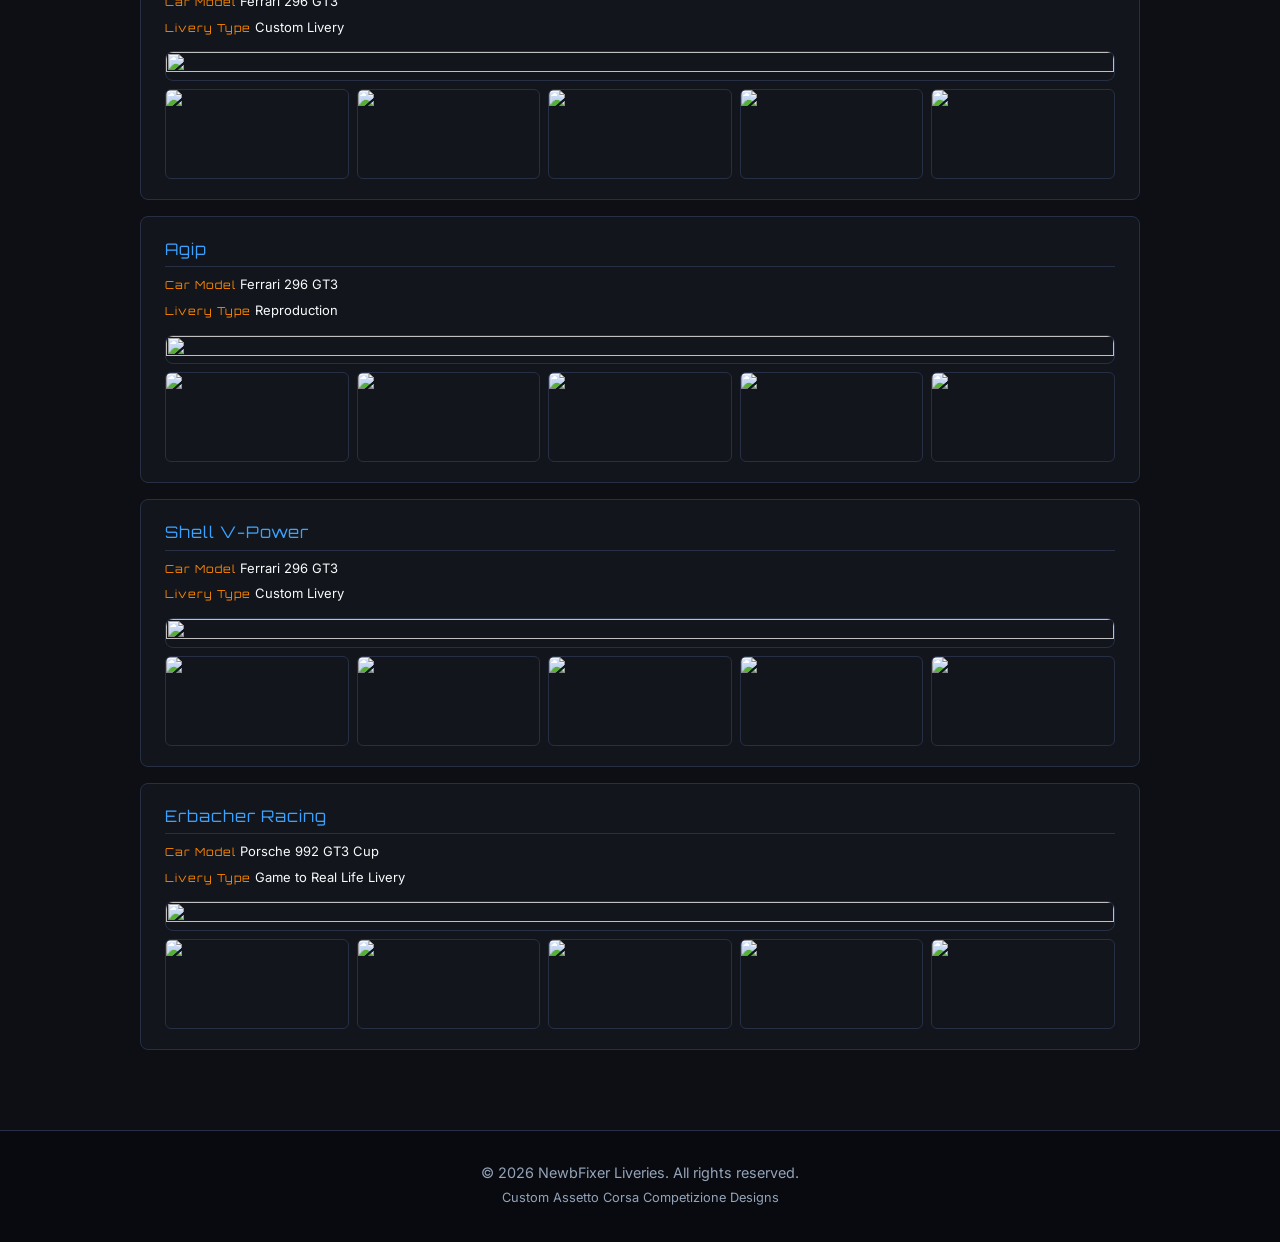
==== commit 35d26bcf: "Add files via upload" ====
--- a/gallery.html
+++ b/gallery.html
@@ -5,7 +5,7 @@
 <meta name="viewport" content="width=device-width, initial-scale=1.0">
 <title>NewbFixer ACC Livery Gallery</title>
 <meta name="description" content="View Examples of NewbFixer Liveries">
-<link rel="canonical" href="https://newbfixer.com/gallery.html">
+<link rel="canonical" href="https://www.newbfixer.com/gallery.html">
 <link rel="icon" type="image/x-icon" href="images/favicon.ico">
 <link rel="stylesheet" href="scripts/style.css">
 <link rel="preconnect" href="https://fonts.googleapis.com">
